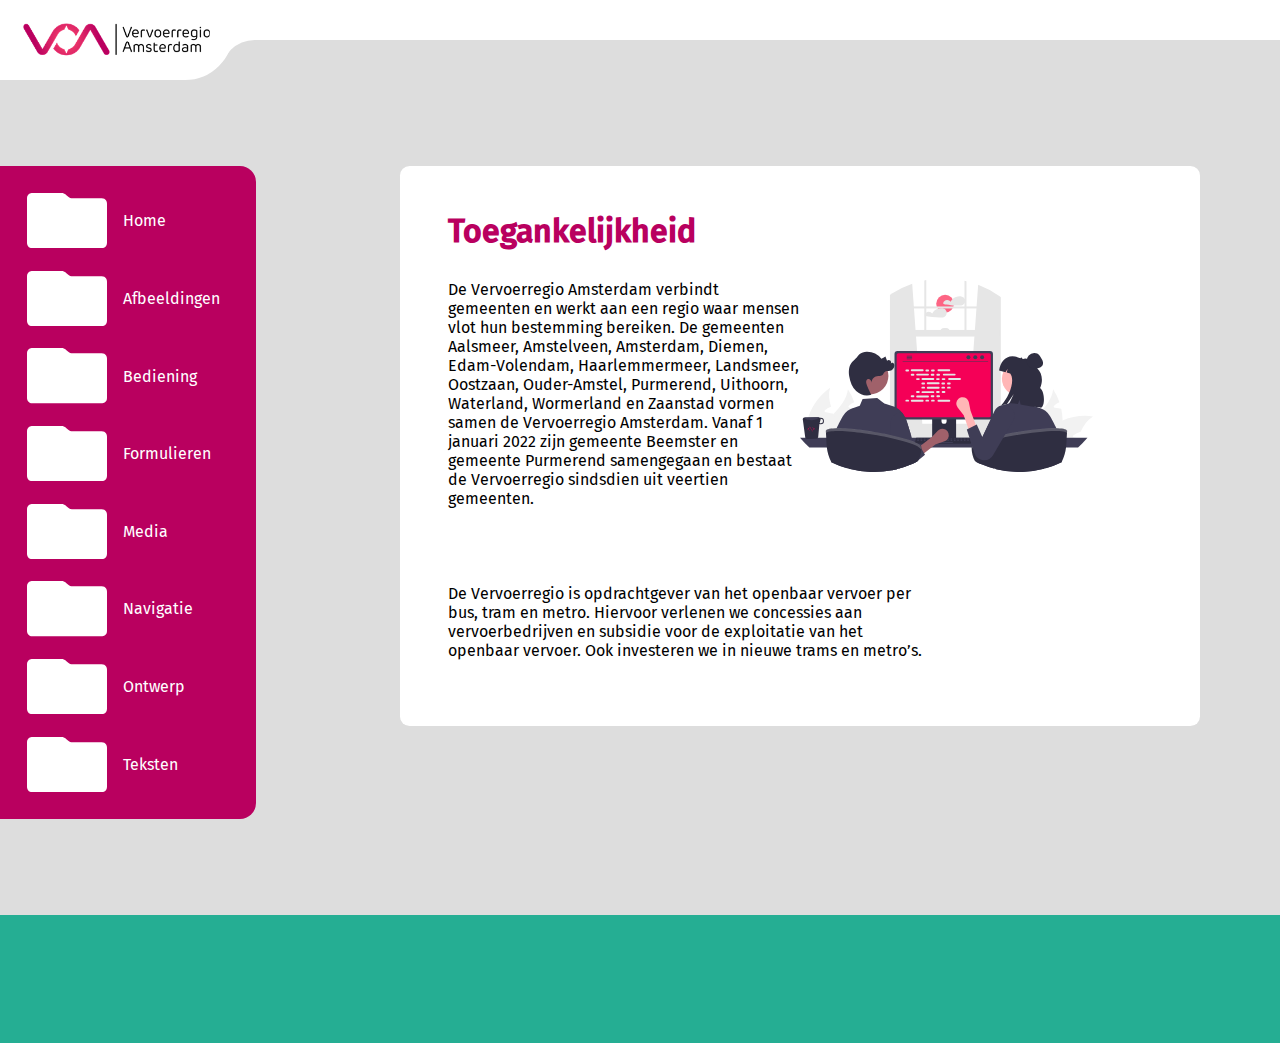
==== index.html @ 9fb01b20 "Versie 1" ====
<!DOCTYPE html>
<html lang="nl">

<head>
    <meta charset="UTF-8">
    <meta http-equiv="X-UA-Compatible" content="IE=edge">
    <meta name="viewport" content="width=device-width, initial-scale=1.0">
    <title>Vervoerregio Amsterdam</title>
    <link rel="stylesheet" href="./styles/style.css">
    <link rel="icon" type="image/x-icon" href="/assets/vervoerregioamsterdamfavicon.ico">
</head>

<body>

    <header>
        <img id="logo" src="assets/logo.png" alt="logo Vervoerregio Amsterdam">
        <div id="after-curve"></div>
        <button class="contrast-button-header"></button>
    </header>

    <!-- Element die overal overheen zit, om flex te zetten -->
    <div style="display: flex;">
        <div class="sidebar">
            <div class="innermap">
                <a href="index.html">
                    <svg viewBox="0 0 388 268" fill="" xmlns="http://www.w3.org/2000/svg">
                        <path
                            d="M168.133 0H25.8667C17.2444 0 0 5.16 0 25.8V242C0 250.6 5.17333 267.8 25.8667 267.8H362.133C370.756 267.8 388 262.64 388 242V51.6C388 43 382.827 25.8 362.133 25.8H219.867C215.556 25.8 204.347 23.22 194 12.9C183.653 2.58 172.444 0 168.133 0Z">
                        </path>
                    </svg>
                    <i class="fa-solid fa-house"></i>
                    <p>Home</p>
                </a>
            </div>

            <div class="innermap">
                <a href="afbeeldingen.html">
                    <svg viewBox="0 0 388 268" fill="" xmlns="http://www.w3.org/2000/svg">
                        <path
                            d="M168.133 0H25.8667C17.2444 0 0 5.16 0 25.8V242C0 250.6 5.17333 267.8 25.8667 267.8H362.133C370.756 267.8 388 262.64 388 242V51.6C388 43 382.827 25.8 362.133 25.8H219.867C215.556 25.8 204.347 23.22 194 12.9C183.653 2.58 172.444 0 168.133 0Z">
                        </path>
                    </svg>
                    <i class="fa-regular fa-images"></i>
                    <p>Afbeeldingen</p>
                </a>
            </div>

            <div class="innermap">
                <a href="bediening.html">
                    <svg viewBox="0 0 388 268" fill="" xmlns="http://www.w3.org/2000/svg">
                        <path
                            d="M168.133 0H25.8667C17.2444 0 0 5.16 0 25.8V242C0 250.6 5.17333 267.8 25.8667 267.8H362.133C370.756 267.8 388 262.64 388 242V51.6C388 43 382.827 25.8 362.133 25.8H219.867C215.556 25.8 204.347 23.22 194 12.9C183.653 2.58 172.444 0 168.133 0Z">
                        </path>
                    </svg>
                    <i class="fa-solid fa-keyboard"></i>
                    <p>Bediening</p>
                </a>
            </div>

            <div class="innermap">
                <a href="formulieren.html">
                    <svg viewBox="0 0 388 268" fill="" xmlns="http://www.w3.org/2000/svg">
                        <path
                            d="M168.133 0H25.8667C17.2444 0 0 5.16 0 25.8V242C0 250.6 5.17333 267.8 25.8667 267.8H362.133C370.756 267.8 388 262.64 388 242V51.6C388 43 382.827 25.8 362.133 25.8H219.867C215.556 25.8 204.347 23.22 194 12.9C183.653 2.58 172.444 0 168.133 0Z">
                        </path>
                    </svg>
                    <i class="fa-solid fa-list"></i>
                    <p>Formulieren</p>
                </a>
            </div>

            <div class="innermap">
                <a href="media.html">
                    <svg viewBox="0 0 388 268" fill="" xmlns="http://www.w3.org/2000/svg">
                        <path
                            d="M168.133 0H25.8667C17.2444 0 0 5.16 0 25.8V242C0 250.6 5.17333 267.8 25.8667 267.8H362.133C370.756 267.8 388 262.64 388 242V51.6C388 43 382.827 25.8 362.133 25.8H219.867C215.556 25.8 204.347 23.22 194 12.9C183.653 2.58 172.444 0 168.133 0Z">
                        </path>
                    </svg>
                    <i class="fa-solid fa-photo-film"></i>
                    <p>Media</p>
                </a>
            </div>

            <div class="innermap">
                <a href="navigatie.html">
                    <svg viewBox="0 0 388 268" fill="" xmlns="http://www.w3.org/2000/svg">
                        <path
                            d="M168.133 0H25.8667C17.2444 0 0 5.16 0 25.8V242C0 250.6 5.17333 267.8 25.8667 267.8H362.133C370.756 267.8 388 262.64 388 242V51.6C388 43 382.827 25.8 362.133 25.8H219.867C215.556 25.8 204.347 23.22 194 12.9C183.653 2.58 172.444 0 168.133 0Z">
                        </path>
                    </svg>
                    <i class="fa-solid fa-arrow-pointer"></i>
                    <p>Navigatie</p>
                </a>
            </div>

            <div class="innermap">
                <a href="ontwerp.html">
                    <svg viewBox="0 0 388 268" fill="" xmlns="http://www.w3.org/2000/svg">
                        <path
                            d="M168.133 0H25.8667C17.2444 0 0 5.16 0 25.8V242C0 250.6 5.17333 267.8 25.8667 267.8H362.133C370.756 267.8 388 262.64 388 242V51.6C388 43 382.827 25.8 362.133 25.8H219.867C215.556 25.8 204.347 23.22 194 12.9C183.653 2.58 172.444 0 168.133 0Z">
                        </path>
                    </svg>
                    <i class="fa-solid fa-paintbrush"></i>
                    <p>Ontwerp</p>
                </a>
            </div>

            <div class="innermap">
                <a href="teksten.html">
                    <svg viewBox="0 0 388 268" fill="" xmlns="http://www.w3.org/2000/svg">
                        <path
                            d="M168.133 0H25.8667C17.2444 0 0 5.16 0 25.8V242C0 250.6 5.17333 267.8 25.8667 267.8H362.133C370.756 267.8 388 262.64 388 242V51.6C388 43 382.827 25.8 362.133 25.8H219.867C215.556 25.8 204.347 23.22 194 12.9C183.653 2.58 172.444 0 168.133 0Z">
                        </path>
                    </svg>
                    <i class="fa-solid fa-book"></i>
                    <p>Teksten</p>
                </a>
            </div>
        </div>

        <!-- Content van de website naast de sidebar -->
        <div class="content">
            <div class="index-titel">
                <h1 class="h1-index-titel">Toegankelijkheid</h1>
            </div>
            <div class="tekst-1-index">
                <p class="tekst-index">
                    De Vervoerregio Amsterdam verbindt gemeenten en werkt aan een regio waar mensen vlot hun bestemming
                    bereiken. De gemeenten Aalsmeer, Amstelveen, Amsterdam, Diemen, Edam-Volendam, Haarlemmermeer,
                    Landsmeer, Oostzaan, Ouder-Amstel, Purmerend, Uithoorn, Waterland, Wormerland en Zaanstad vormen
                    samen de Vervoerregio Amsterdam. Vanaf 1 januari 2022 zijn gemeente Beemster en gemeente Purmerend
                    samengegaan en bestaat de Vervoerregio sindsdien uit veertien gemeenten.
                </p>

            </div>
            <div class="svg-index">
                <svg class="index-svg" xmlns="http://www.w3.org/2000/svg" data-name="Layer 1" width="880.16014" height="576.27222"
                    viewBox="0 0 880.16014 576.27222" xmlns:xlink="http://www.w3.org/1999/xlink">
                    <circle cx="435.55494" cy="71.26613" r="26.70075" fill="#fd6584" />
                    <path
                        d="M655.233,220.48677a13.2351,13.2351,0,0,0-11.17-9.29,1.08068,1.08068,0,0,0-.18,0,1.41827,1.41827,0,0,0-.22-.05c-8.94-1.16-18.88,1.66-25.57,7.8a23.95824,23.95824,0,0,0-5.83,8.04,12.917,12.917,0,0,0-10.83-5.28,13.1835,13.1835,0,0,0-11.8,9.51,1.52646,1.52646,0,0,0,.69,1.69,6.673,6.673,0,0,0,2.79,1.42c2.21.47,4.44.9,6.67,1.29q6.54,1.14,13.15,1.85,4.365.465,8.75.74c6.04.38,12.11.47,18.16.28,3-.1,5.88-.2,8.62-1.52a12.79759,12.79759,0,0,0,4.95-4.31A14.54772,14.54772,0,0,0,655.233,220.48677Z"
                        transform="translate(-159.91993 -161.86389)" fill="#e6e6e6" />
                    <path
                        d="M600.30305,259.38679a13.65247,13.65247,0,0,0-.56-3.3,13.26025,13.26025,0,0,0-11.18-9.29.9647.9647,0,0,0-.17,0,1.88726,1.88726,0,0,0-.23-.05,33.19377,33.19377,0,0,0-14.69,1.51c-7.26,2.43-13.63,7.32995-16.7,14.33a12.9223,12.9223,0,0,0-10.84-5.28,13.18342,13.18342,0,0,0-11.8,9.51,1.55528,1.55528,0,0,0,.69,1.69,6.73289,6.73289,0,0,0,2.79,1.42c2.22.47,4.44.9,6.68,1.29q6.54,1.14,13.14,1.85a195.164,195.164,0,0,0,26.92,1.01995c2.99-.1,5.88-.2,8.62-1.51995a12.76973,12.76973,0,0,0,4.94-4.31A14.26452,14.26452,0,0,0,600.30305,259.38679Z"
                        transform="translate(-159.91993 -161.86389)" fill="#e6e6e6" />
                    <path
                        d="M948.05243,583.37544a171.85535,171.85535,0,0,1-7.4426,53.77281c-.18624.63255-.40951,1.26511-.63278,1.89789H830.422a98.32226,98.32226,0,0,1,7.40558-22.32779c9.117-19.35079,24.00219-35.91062,38.70137-52.35869,20.24387-22.66281,40.004-45.13937,43.13-74.612a169.25824,169.25824,0,0,1,19.053,39.33415,46.23132,46.23132,0,0,0-15.29449,9.37752c-1.22809,1.15359-2.53068,2.82822-1.89789,4.42835.5953,1.33961,2.23268,1.78638,3.684,2.08392,3.498.66981,6.99606,1.33961,10.49409,1.9724,2.75373.558,5.5447,1.07909,8.33568,1.60013A182.72887,182.72887,0,0,1,948.05243,583.37544Z"
                        transform="translate(-159.91993 -161.86389)" fill="#f2f2f2" />
                    <path
                        d="M1040.08007,571.31847c-17.56465,10.6801-28.72854,27.20268-37.84554,45.69742a46.7431,46.7431,0,0,0-21.2487,11.1639c-1.26534,1.15382-2.5677,2.82822-1.8979,4.42835.55829,1.33984,2.23292,1.78638,3.684,2.08392,3.46078.67,6.99606,1.33984,10.45684,1.9724-.33479.78155-.6698,1.60013-1.00459,2.38168H876.11967A164.17446,164.17446,0,0,1,893.57257,619.1c1.37686-1.37709,2.791-2.67945,4.24233-4.01907a173.65293,173.65293,0,0,1,50.23753-31.70553A176.73359,176.73359,0,0,1,1040.08007,571.31847Z"
                        transform="translate(-159.91993 -161.86389)" fill="#f2f2f2" />
                    <path
                        d="M895.47047,639.04614H792.09268a167.93161,167.93161,0,0,1,.149-24.85824c4.13059-51.09359,31.92858-99.768,73.86769-129.24085-5.35868,19.09027-2.605,38.069,2.977,57.12206-.78133.26052-1.56288.48379-2.26994.78133a46.23567,46.23567,0,0,0-15.29448,9.37775c-1.22809,1.15359-2.53046,2.82822-1.8979,4.42835.55806,1.33961,2.23269,1.78615,3.684,2.08392,3.498.6698,6.99606,1.33961,10.45684,1.9724,2.791.558,5.582,1.07909,8.37292,1.63738,1.30237.22326,2.605.48356,3.90732.74407.186.44654.29777.85606.48379,1.26535,6.54952,18.0482,13.69435,36.24541,17.04361,54.74038a127.77792,127.77792,0,0,1,1.71188,14.02914C895.396,635.10158,895.47047,637.07375,895.47047,639.04614Z"
                        transform="translate(-159.91993 -161.86389)" fill="#f2f2f2" />
                    <path
                        d="M332.05243,583.37544a171.85535,171.85535,0,0,1-7.4426,53.77281c-.18624.63255-.40951,1.26511-.63278,1.89789H214.422a98.32226,98.32226,0,0,1,7.40558-22.32779c9.117-19.35079,24.00219-35.91062,38.70137-52.35869,20.24387-22.66281,40.004-45.13937,43.13-74.612a169.25824,169.25824,0,0,1,19.053,39.33415,46.23132,46.23132,0,0,0-15.29449,9.37752c-1.22809,1.15359-2.53068,2.82822-1.89789,4.42835.5953,1.33961,2.23268,1.78638,3.684,2.08392,3.498.66981,6.99606,1.33961,10.49409,1.9724,2.75373.558,5.5447,1.07909,8.33568,1.60013A182.72887,182.72887,0,0,1,332.05243,583.37544Z"
                        transform="translate(-159.91993 -161.86389)" fill="#f2f2f2" />
                    <path
                        d="M424.08007,571.31847c-17.56465,10.6801-28.72854,27.20268-37.84554,45.69742a46.7431,46.7431,0,0,0-21.2487,11.1639c-1.26534,1.15382-2.5677,2.82822-1.8979,4.42835.55829,1.33984,2.23292,1.78638,3.68405,2.08392,3.46078.67,6.99606,1.33984,10.45684,1.9724-.33479.78155-.6698,1.60013-1.00459,2.38168H260.11967A164.17446,164.17446,0,0,1,277.57257,619.1c1.37686-1.37709,2.791-2.67945,4.24233-4.01907a173.65293,173.65293,0,0,1,50.23753-31.70553A176.73359,176.73359,0,0,1,424.08007,571.31847Z"
                        transform="translate(-159.91993 -161.86389)" fill="#f2f2f2" />
                    <path
                        d="M279.47047,639.04614H176.09268a167.93161,167.93161,0,0,1,.149-24.85824c4.13059-51.09359,31.92858-99.768,73.86769-129.24085-5.35868,19.09027-2.605,38.069,2.977,57.12206-.78133.26052-1.56288.48379-2.26994.78133a46.23567,46.23567,0,0,0-15.29448,9.37775c-1.22809,1.15359-2.53046,2.82822-1.8979,4.42835.55806,1.33961,2.23269,1.78615,3.684,2.08392,3.498.6698,6.99606,1.33961,10.45684,1.9724,2.791.558,5.582,1.07909,8.37292,1.63738,1.30237.22326,2.605.48356,3.90732.74407.186.44654.29777.85606.48379,1.26535,6.54952,18.0482,13.69435,36.24541,17.04361,54.74038a127.77792,127.77792,0,0,1,1.71188,14.02914C279.396,635.10158,279.47047,637.07375,279.47047,639.04614Z"
                        transform="translate(-159.91993 -161.86389)" fill="#f2f2f2" />
                    <path
                        d="M664.3299,595.64392l92.37,8.2.99.09v-394.14q-.49494-.345-.99-.69a288.32258,288.32258,0,0,0-62.01-32.94l-4.72,65.1-.43,5.96-4.67,64.56-1.44,19.86005-18.93,261.7Z"
                        transform="translate(-159.91993 -161.86389)" fill="#e6e6e6" />
                    <path
                        d="M435.89991,202.45392c-.66.42-1.32.84-1.98,1.28v400.2l1.98-.18,91.37-8.11-.17-2.3-18.93-261.7-1.44-19.86-4.67005-64.56-.43-5.96-4.95-68.27A287.68677,287.68677,0,0,0,435.89991,202.45392Z"
                        transform="translate(-159.91993 -161.86389)" fill="#e6e6e6" />
                    <path
                        d="M433.91993,203.73389c-1.33.86-2.66,1.74-3.97,2.63v403.03c0,10.07,5.97,18.51,13.95,20.66a15.24855,15.24855,0,0,0,4,.53h296.8a15.11793,15.11793,0,0,0,3.99-.53,17.06,17.06,0,0,0,7.78-4.66,22.9187,22.9187,0,0,0,6.18-16v-396.02c-1.64-1.21-3.29-2.41-4.96-3.58q-.49494-.345-.99-.69v400.29a16.10772,16.10772,0,0,1-.46,3.85c-1.41,5.95-6.06,10.31-11.54,10.31h-296.8c-6.62,0-12-6.35-12-14.16v-406.94C435.23987,202.8739,434.5799,203.29388,433.91993,203.73389Z"
                        transform="translate(-159.91993 -161.86389)" fill="#e6e6e6" />
                    <rect x="273.00257" y="79.40401" width="326.75223" height="5.95901" fill="#e6e6e6" />
                    <path d="M659.59992,165.2539c-1.98-.49-3.96-.95-5.96-1.38v161.81h5.96Z"
                        transform="translate(-159.91993 -161.86389)" fill="#e6e6e6" />
                    <path d="M538.95991,161.86389c-1.99.37-3.98.75-5.96,1.16v162.66h5.96Z"
                        transform="translate(-159.91993 -161.86389)" fill="#e6e6e6" />
                    <path
                        d="M368.85993,620.15387a26.71127,26.71127,0,0,0,1.93,9.98,25.54045,25.54045,0,0,0,1.75,3.56,27.096,27.096,0,0,0,3.02,4.18,26.7604,26.7604,0,0,0,20.12,9.11h391.31a26.82,26.82,0,0,0,0-53.64h-391.31A26.84644,26.84644,0,0,0,368.85993,620.15387Z"
                        transform="translate(-159.91993 -161.86389)" fill="#e6e6e6" />
                    <rect x="432.9225" y="311.78281" width="324.76589" height="19.86336"
                        transform="translate(1030.69096 481.5651) rotate(-180)" fill="#e6e6e6" />
                    <path
                        d="M581.40109,305.82381h27.8087a0,0,0,0,1,0,0v0A10.92484,10.92484,0,0,1,598.285,316.74865h-5.959a10.92484,10.92484,0,0,1-10.92484-10.92484v0A0,0,0,0,1,581.40109,305.82381Z"
                        transform="translate(1030.69096 460.70857) rotate(-180)" fill="#e6e6e6" />
                    <path
                        d="M159.91993,635.47388a289.004,289.004,0,0,0,28.12,28.95h806.58a289.004,289.004,0,0,0,28.12-28.95Z"
                        transform="translate(-159.91993 -161.86389)" fill="#3f3d56" />
                    <path
                        d="M556.60993,538.66388v102.56h71.85v-102.56a3.448,3.448,0,0,0-2.43-3.3,3.17457,3.17457,0,0,0-1.03-.16H560.0799A3.46327,3.46327,0,0,0,556.60993,538.66388Zm28.04,35.24a7.67034,7.67034,0,0,1,15.34,0v11.9a7.6701,7.6701,0,0,1-15.34,0Z"
                        transform="translate(-159.91993 -161.86389)" fill="#2f2e41" />
                    <path
                        d="M556.39,637.94391v9.89a1.94622,1.94622,0,0,0,1.93,1.94h68.43a1.93971,1.93971,0,0,0,1.93-1.94v-9.89Z"
                        transform="translate(-159.91993 -161.86389)" fill="#3f3d56" />
                    <path
                        d="M443.5799,384.14392v187.26a9.00714,9.00714,0,0,0,9,9h277.5a9.0071,9.0071,0,0,0,9-9V384.14392a9.01147,9.01147,0,0,0-9-8.99h-277.5A9.01151,9.01151,0,0,0,443.5799,384.14392Z"
                        transform="translate(-159.91993 -161.86389)" fill="#3f3d56" />
                    <path
                        d="M450.08991,386.47388v182.62a4.81834,4.81834,0,0,0,4.81,4.81h272.87a4.81829,4.81829,0,0,0,4.81-4.81v-182.62a4.82046,4.82046,0,0,0-4.81-4.82h-272.87A4.82051,4.82051,0,0,0,450.08991,386.47388Z"
                        transform="translate(-159.91993 -161.86389)" fill="#f50057" />
                    <path
                        d="M505.72993,652.10388a2.94839,2.94839,0,0,0,2.32,1.11H670.39a2.98724,2.98724,0,0,0,2.92-3.6l-2.52-11.97a2.99262,2.99262,0,0,0-1.86-2.17,2.89451,2.89451,0,0,0-1.06-.2h-157.31a2.89422,2.89422,0,0,0-1.06.2,2.99237,2.99237,0,0,0-1.86,2.17l-2.52,11.97A2.98494,2.98494,0,0,0,505.72993,652.10388Z"
                        transform="translate(-159.91993 -161.86389)" fill="#2f2e41" />
                    <rect x="661.71693" y="637.42968" width="5" height="3" rx="0.48819"
                        transform="translate(1168.51393 1115.99546) rotate(-180)" fill="#3f3d56" />
                    <rect x="651.71693" y="637.42968" width="5" height="3" rx="0.48819"
                        transform="translate(1148.51393 1115.99546) rotate(-180)" fill="#3f3d56" />
                    <rect x="641.71693" y="637.42968" width="5" height="3" rx="0.48819"
                        transform="translate(1128.51393 1115.99546) rotate(-180)" fill="#3f3d56" />
                    <rect x="631.71693" y="637.42968" width="5" height="3" rx="0.48819"
                        transform="translate(1108.51393 1115.99546) rotate(-180)" fill="#3f3d56" />
                    <rect x="621.71693" y="637.42968" width="5" height="3" rx="0.48819"
                        transform="translate(1088.51393 1115.99546) rotate(-180)" fill="#3f3d56" />
                    <rect x="611.71693" y="637.42968" width="5" height="3" rx="0.48819"
                        transform="translate(1068.51393 1115.99546) rotate(-180)" fill="#3f3d56" />
                    <rect x="601.71693" y="637.42968" width="5" height="3" rx="0.48819"
                        transform="translate(1048.51393 1115.99546) rotate(-180)" fill="#3f3d56" />
                    <rect x="591.71693" y="637.42968" width="5" height="3" rx="0.48819"
                        transform="translate(1028.51393 1115.99546) rotate(-180)" fill="#3f3d56" />
                    <rect x="581.71693" y="637.42968" width="5" height="3" rx="0.48819"
                        transform="translate(1008.51393 1115.99546) rotate(-180)" fill="#3f3d56" />
                    <rect x="571.71693" y="637.42968" width="5" height="3" rx="0.48819"
                        transform="translate(988.51393 1115.99546) rotate(-180)" fill="#3f3d56" />
                    <rect x="561.71693" y="637.42968" width="5" height="3" rx="0.48819"
                        transform="translate(968.51393 1115.99546) rotate(-180)" fill="#3f3d56" />
                    <rect x="551.71693" y="637.42968" width="5" height="3" rx="0.48819"
                        transform="translate(948.51393 1115.99546) rotate(-180)" fill="#3f3d56" />
                    <rect x="541.71693" y="637.42968" width="5" height="3" rx="0.48819"
                        transform="translate(928.51393 1115.99546) rotate(-180)" fill="#3f3d56" />
                    <rect x="531.71693" y="637.42968" width="5" height="3" rx="0.48819"
                        transform="translate(908.51393 1115.99546) rotate(-180)" fill="#3f3d56" />
                    <rect x="521.71693" y="637.42968" width="5" height="3" rx="0.48819"
                        transform="translate(888.51393 1115.99546) rotate(-180)" fill="#3f3d56" />
                    <rect x="511.71693" y="637.42968" width="5" height="3" rx="0.48819"
                        transform="translate(868.51393 1115.99546) rotate(-180)" fill="#3f3d56" />
                    <rect x="661.83509" y="642.42968" width="5" height="3" rx="0.48819"
                        transform="translate(1168.75026 1125.99546) rotate(-180)" fill="#3f3d56" />
                    <rect x="651.83509" y="642.42968" width="5" height="3" rx="0.48819"
                        transform="translate(1148.75026 1125.99546) rotate(-180)" fill="#3f3d56" />
                    <rect x="641.83509" y="642.42968" width="5" height="3" rx="0.48819"
                        transform="translate(1128.75026 1125.99546) rotate(-180)" fill="#3f3d56" />
                    <rect x="631.83509" y="642.42968" width="5" height="3" rx="0.48819"
                        transform="translate(1108.75026 1125.99546) rotate(-180)" fill="#3f3d56" />
                    <rect x="621.83509" y="642.42968" width="5" height="3" rx="0.48819"
                        transform="translate(1088.75026 1125.99546) rotate(-180)" fill="#3f3d56" />
                    <rect x="611.83509" y="642.42968" width="5" height="3" rx="0.48819"
                        transform="translate(1068.75026 1125.99546) rotate(-180)" fill="#3f3d56" />
                    <rect x="601.83509" y="642.42968" width="5" height="3" rx="0.48819"
                        transform="translate(1048.75026 1125.99546) rotate(-180)" fill="#3f3d56" />
                    <rect x="591.83509" y="642.42968" width="5" height="3" rx="0.48819"
                        transform="translate(1028.75026 1125.99546) rotate(-180)" fill="#3f3d56" />
                    <rect x="581.83509" y="642.42968" width="5" height="3" rx="0.48819"
                        transform="translate(1008.75026 1125.99546) rotate(-180)" fill="#3f3d56" />
                    <rect x="571.83509" y="642.42968" width="5" height="3" rx="0.48819"
                        transform="translate(988.75026 1125.99546) rotate(-180)" fill="#3f3d56" />
                    <rect x="561.83509" y="642.42968" width="5" height="3" rx="0.48819"
                        transform="translate(968.75026 1125.99546) rotate(-180)" fill="#3f3d56" />
                    <rect x="551.83509" y="642.42968" width="5" height="3" rx="0.48819"
                        transform="translate(948.75026 1125.99546) rotate(-180)" fill="#3f3d56" />
                    <rect x="541.83509" y="642.42968" width="5" height="3" rx="0.48819"
                        transform="translate(928.75026 1125.99546) rotate(-180)" fill="#3f3d56" />
                    <rect x="531.83509" y="642.42968" width="5" height="3" rx="0.48819"
                        transform="translate(908.75026 1125.99546) rotate(-180)" fill="#3f3d56" />
                    <rect x="521.83509" y="642.42968" width="5" height="3" rx="0.48819"
                        transform="translate(888.75026 1125.99546) rotate(-180)" fill="#3f3d56" />
                    <rect x="511.83509" y="642.42968" width="5" height="3" rx="0.48819"
                        transform="translate(868.75026 1125.99546) rotate(-180)" fill="#3f3d56" />
                    <rect x="578.83509" y="648.42968" width="40" height="3" rx="0.48819"
                        transform="translate(1037.75026 1137.99546) rotate(-180)" fill="#3f3d56" />
                    <path
                        d="M468.6118,406.8106H723.93516a1.01559,1.01559,0,0,0,0-2.03069H468.6118a1.01559,1.01559,0,0,0,0,2.03069Z"
                        transform="translate(-159.91993 -161.86389)" fill="#3f3d56" />
                    <ellipse cx="546.63504" cy="231.64882" rx="5.95043" ry="6.08304" fill="#3f3d56" />
                    <ellipse cx="526.07902" cy="231.64882" rx="5.95043" ry="6.08304" fill="#3f3d56" />
                    <ellipse cx="505.523" cy="231.64882" rx="5.95043" ry="6.08304" fill="#3f3d56" />
                    <path
                        d="M479.89991,390.04388a1.0948,1.0948,0,0,0,1.09,1.1h14.6a1.1053,1.1053,0,0,0,0-2.21h-14.6A1.1034,1.1034,0,0,0,479.89991,390.04388Z"
                        transform="translate(-159.91993 -161.86389)" fill="#3f3d56" />
                    <path
                        d="M479.89991,394.19391a1.09475,1.09475,0,0,0,1.09,1.1h14.6a1.10527,1.10527,0,0,0,0-2.21h-14.6A1.1034,1.1034,0,0,0,479.89991,394.19391Z"
                        transform="translate(-159.91993 -161.86389)" fill="#3f3d56" />
                    <path
                        d="M479.89991,398.33392a1.1034,1.1034,0,0,0,1.09,1.11h14.6a1.1053,1.1053,0,0,0,0-2.21h-14.6A1.09476,1.09476,0,0,0,479.89991,398.33392Z"
                        transform="translate(-159.91993 -161.86389)" fill="#3f3d56" />
                    <rect x="316.36599" y="268.5433" width="11.00609" height="5.75992" rx="2.87996" fill="#e6e6e6" />
                    <rect x="376.36599" y="268.5433" width="11.00609" height="5.75992" rx="2.87996" fill="#e6e6e6" />
                    <rect x="393.36599" y="268.5433" width="11.00609" height="5.75992" rx="2.87996" fill="#e6e6e6" />
                    <rect x="332.68618" y="268.06314" width="38.3657" height="5.75992" rx="2.87996" fill="#e6e6e6" />
                    <rect x="412.68618" y="268.06314" width="38.3657" height="5.75992" rx="2.87996" fill="#e6e6e6" />
                    <rect x="332.36599" y="281.5433" width="11.00609" height="5.75992" rx="2.87996" fill="#e6e6e6" />
                    <rect x="392.36599" y="281.5433" width="11.00609" height="5.75992" rx="2.87996" fill="#e6e6e6" />
                    <rect x="409.36599" y="281.5433" width="11.00609" height="5.75992" rx="2.87996" fill="#e6e6e6" />
                    <rect x="348.68618" y="281.06314" width="38.3657" height="5.75992" rx="2.87996" fill="#e6e6e6" />
                    <rect x="428.68618" y="281.06314" width="38.3657" height="5.75992" rx="2.87996" fill="#e6e6e6" />
                    <rect x="348.36599" y="294.5433" width="11.00609" height="5.75992" rx="2.87996" fill="#e6e6e6" />
                    <rect x="408.36599" y="294.5433" width="11.00609" height="5.75992" rx="2.87996" fill="#e6e6e6" />
                    <rect x="425.36599" y="294.5433" width="11.00609" height="5.75992" rx="2.87996" fill="#e6e6e6" />
                    <rect x="364.68618" y="294.06314" width="38.3657" height="5.75992" rx="2.87996" fill="#e6e6e6" />
                    <rect x="444.68618" y="294.06314" width="38.3657" height="5.75992" rx="2.87996" fill="#e6e6e6" />
                    <rect x="364.36599" y="307.5433" width="11.00609" height="5.75992" rx="2.87996" fill="#e6e6e6" />
                    <rect x="424.36599" y="307.5433" width="11.00609" height="5.75992" rx="2.87996" fill="#e6e6e6" />
                    <rect x="441.36599" y="307.5433" width="11.00609" height="5.75992" rx="2.87996" fill="#e6e6e6" />
                    <rect x="380.68618" y="307.06314" width="38.3657" height="5.75992" rx="2.87996" fill="#e6e6e6" />
                    <rect x="376.36599" y="359.23682" width="11.00609" height="5.75992" rx="2.87996" fill="#e6e6e6" />
                    <rect x="393.36599" y="359.23682" width="11.00609" height="5.75992" rx="2.87996" fill="#e6e6e6" />
                    <rect x="412.68618" y="359.71699" width="38.3657" height="5.75992" rx="2.87996" fill="#e6e6e6" />
                    <rect x="316.36599" y="359.23682" width="11.00609" height="5.75992" rx="2.87996" fill="#e6e6e6" />
                    <rect x="332.68618" y="359.71699" width="38.3657" height="5.75992" rx="2.87996" fill="#e6e6e6" />
                    <rect x="332.36599" y="346.23682" width="11.00609" height="5.75992" rx="2.87996" fill="#e6e6e6" />
                    <rect x="392.36599" y="346.23682" width="11.00609" height="5.75992" rx="2.87996" fill="#e6e6e6" />
                    <rect x="409.36599" y="346.23682" width="11.00609" height="5.75992" rx="2.87996" fill="#e6e6e6" />
                    <rect x="348.68618" y="346.71699" width="38.3657" height="5.75992" rx="2.87996" fill="#e6e6e6" />
                    <rect x="348.36599" y="333.23682" width="11.00609" height="5.75992" rx="2.87996" fill="#e6e6e6" />
                    <rect x="408.36599" y="333.23682" width="11.00609" height="5.75992" rx="2.87996" fill="#e6e6e6" />
                    <rect x="425.36599" y="333.23682" width="11.00609" height="5.75992" rx="2.87996" fill="#e6e6e6" />
                    <rect x="364.68618" y="333.71699" width="38.3657" height="5.75992" rx="2.87996" fill="#e6e6e6" />
                    <rect x="364.36599" y="320.23682" width="11.00609" height="5.75992" rx="2.87996" fill="#e6e6e6" />
                    <rect x="424.36599" y="320.23682" width="11.00609" height="5.75992" rx="2.87996" fill="#e6e6e6" />
                    <rect x="441.36599" y="320.23682" width="11.00609" height="5.75992" rx="2.87996" fill="#e6e6e6" />
                    <rect x="380.68618" y="320.71699" width="38.3657" height="5.75992" rx="2.87996" fill="#e6e6e6" />
                    <path
                        d="M509.83187,707.8161c-.22.11005-.44.22-.66.32q-2.085,1.035-4.2,2.04-6.33,3.015-12.82,5.73a285.48273,285.48273,0,0,1-34.97,12.03c-2-12.47-3.94-41.88-5.8-63.51-.35-4.07-.7-7.86005-1.05-11.21a97.15525,97.15525,0,0,0-1.89-13.08,4.35915,4.35915,0,0,0-.39-.97c.19,1.73.39,6.89.58,14.05.1,3.35.19,7.14.29,11.21.47,20.82.96,49.15,1.45,65.28-1.39.34-2.79.68-4.19,1-.88.21-1.77.41-2.66.6-1.08.24-2.16.48-3.24.69995q-1.695.36009-3.39.69a290.07234,290.07234,0,0,1-56.06,5.44c-1.25,0-2.49-.01-3.74-.02-.38,0-.76-.01-1.15-.02-1.1-.02-2.24-.04-3.4-.07a288.5911,288.5911,0,0,1-65.84-9.49l.87-64.11.15-11.21.06-4.25a15.1823,15.1823,0,0,0-.88,4.25c-.35,2.73-.71,6.6-1.07,11.21-1.37,17.76-2.78,46.41-4.24,62.71-17.29-4.92-29.93-9.41-45.73-17.31-.61005-.3-1.23-.61-1.84-.92.11-.77.23-1.54.34-2.33,1.79-12.44-.32-28.63,1.66-42.15,1.51-10.43,3.07-20.45,4.64-28.95,1.9-10.23,3.82995-18.27,5.74-22.18,2.2-4.51,4.4-8.95,6.53-13.2q1.38006-2.745,2.71-5.39c.48-.95.96-1.89,1.43-2.81,2.14-4.19,4.16-8.06,6.01-11.49,1.3-2.41,2.5-4.59,3.6-6.5,1.29-2.25,2.43-4.11,3.37-5.52a55.3059,55.3059,0,0,1,29.28-22.21l.3-.08.29.12.32995.15,19.06-6.97,8.51-20.49,43.71-2.69,7.06,5.37,3.61,2.75,3.85,2.93,7.08,5.39,2.01.62,2.99.92,20.45,6.28.21-.09.3.08a55.16791,55.16791,0,0,1,27.36,19.5c.68.88,1.31,1.79,1.92,2.71,1.66,2.46,3.9,6.35,6.54,11.23,1.09,2.01,2.24,4.19,3.45,6.5.73,1.39,7.03,21.05,13.16,41.13,5.73,18.8,11.31,37.97,12.04,42.89.13.91.27,1.82995.4,2.74.83,5.69,1.65,11.42,2.44,17.01,1.17,8.29,2.31,16.29,3.4,23.44C509.81185,707.68616,509.82186,707.74616,509.83187,707.8161Z"
                        transform="translate(-159.91993 -161.86389)" fill="#3f3d56" />
                    <polygon points="303.59 473.566 295.093 440.774 287.59 469.07 303.59 473.566" opacity="0.2" />
                    <path
                        d="M175.74923,635.04964a6.41621,6.41621,0,0,0,6.18311,4.331l26.49182-.68178a6.32847,6.32847,0,0,0,5.98085-4.657l3.74889-40.08722a9.794,9.794,0,0,0,4.23792.87079,9.66133,9.66133,0,0,0-.48489-19.31658,8.18393,8.18393,0,0,0-1.73618.18056,6.54767,6.54767,0,0,0-4.87405-2.103l-40.75052,1.05229a5.85418,5.85418,0,0,0-1.00519.1248,6.36455,6.36455,0,0,0-4.87318,8.26464Zm43.17346-43.81684,2.66763-9.55274a6.50638,6.50638,0,0,0,.02037-3.37458c.12944-.00034.24363-.06168.37306-.062a6.91049,6.91049,0,0,1,.32358,13.81714A6.50523,6.50523,0,0,1,218.92269,591.2328Z"
                        transform="translate(-159.91993 -161.86389)" fill="#2f2e41" />
                    <path
                        d="M173.541,574.76349c.86818,4.96412,10.62909,8.45388,22.36585,7.8473,10.79272-.49726,19.61746-4.287,21.23421-8.77851a6.025,6.025,0,0,0-1.84435-.24588l-40.75052,1.05229A5.85418,5.85418,0,0,0,173.541,574.76349Z"
                        transform="translate(-159.91993 -161.86389)" fill="#3f3d56" />
                    <path
                        d="M198.05786,613.02141a.49675.49675,0,0,0,.15092-.06642l5.75315-3.76566a.49923.49923,0,0,0,.00032-.83621l-5.97979-3.91667a.49972.49972,0,1,0-.54792.83585l5.34091,3.49818-5.114,3.34794a.49991.49991,0,0,0,.39637.903Z"
                        transform="translate(-159.91993 -161.86389)" fill="#f50057" />
                    <path
                        d="M188.97111,613.44045a.5.5,0,0,0,.12607-.91842l-5.30305-3.04034,5.1256-3.80723a.49963.49963,0,1,0-.596-.80208l-5.73863,4.26265a.49951.49951,0,0,0,.04918.83476l5.96526,3.41968A.49965.49965,0,0,0,188.97111,613.44045Z"
                        transform="translate(-159.91993 -161.86389)" fill="#f50057" />
                    <path
                        d="M197.48564,616.32142a.482.482,0,0,0,.137-.05785.49976.49976,0,0,0,.16751-.68714l-8.15548-13.40836a.50026.50026,0,0,0-.85441.52058L196.9357,616.097A.50033.50033,0,0,0,197.48564,616.32142Z"
                        transform="translate(-159.91993 -161.86389)" fill="#f50057" />
                    <path
                        d="M945.069,708.90387c-.61.31-1.23.62-1.84.92-15.8,7.9-28.44,12.39-45.73,17.31-1.46-16.3-2.87-44.95-4.24-62.71-.36-4.61-.72-8.48-1.07-11.21a15.18215,15.18215,0,0,0-.88-4.25l.06,4.25.15,11.21.87,64.11a288.5879,288.5879,0,0,1-65.84,9.49c-1.16.03-2.3.05-3.4.07-.39.01-.77.02-1.15.02-1.25.01-2.49.02-3.74.02a289.2711,289.2711,0,0,1-69.54-8.43c.49-16.13.98-44.46,1.44995-65.28.1-4.07.19-7.86.29-11.21.19-7.16.39-12.32.58-14.05a4.36163,4.36163,0,0,0-.39.97,97.15388,97.15388,0,0,0-1.89,13.08c-.35,3.35-.7,7.14-1.05,11.21-1.86,21.63-3.8,51.04-5.8,63.51a285.47262,285.47262,0,0,1-34.97-12.03q-9-3.75-17.68-8.09c1.1-7.2,2.25-15.27,3.43-23.64.92-6.49,1.87-13.16,2.84-19.75,1.5-10.18,52.46-120.11,64.47-123.96l.3-.08.21.09,20.45-6.28,2.99-.92,2.01-.62,7.08-5.39,3.85-2.93,3.61-2.75,7.06-5.37,43.71,2.69,8.51,20.49,19.06,6.97.33-.15.29-.12.3.08a55.306,55.306,0,0,1,29.28,22.21c.94,1.41,2.08,3.27,3.37,5.52,1.1,1.91,2.3,4.09,3.6,6.5,1.85,3.43005,3.87,7.30005,6.01,11.49.47.92.95,1.86,1.43,2.81q1.335,2.63993,2.71,5.38995c2.13,4.25,4.33,8.69,6.53,13.2,1.91,3.91,3.84,11.95,5.74,22.18,1.57,8.5,3.13,18.52,4.64,28.95,1.98,13.52-.13,29.71,1.66,42.15C944.83905,707.36389,944.95905,708.13391,945.069,708.90387Z"
                        transform="translate(-159.91993 -161.86389)" fill="#3f3d56" />
                    <circle cx="656.95415" cy="296.15827" r="50.83645" fill="#ffb6b6" />
                    <polygon points="575.659 473.566 584.156 440.774 591.659 469.07 575.659 473.566" opacity="0.2" />
                    <path
                        d="M961.689,614.0639c-3.04,41.88.11,60.32-16.67,94.85a286.15952,286.15952,0,0,1-47.52,18.22q-2.55.72-5.11,1.4a288.5879,288.5879,0,0,1-65.84,9.49c-1.16.03-2.3.05-3.4.07-.39.01-.77.02-1.15.02-1.25.01-2.49.02-3.74.02a289.2711,289.2711,0,0,1-69.54-8.43q-3.42-.84-6.81-1.77a285.47262,285.47262,0,0,1-34.97-12.03q-9-3.75-17.68-8.09c-1.31-.66-2.62-1.32-3.91-2-6.63-11.66-10.4-25.84-10.48-42.88C679.45905,633.57391,951.549,588.7439,961.689,614.0639Z"
                        transform="translate(-159.91993 -161.86389)" fill="#2f2e41" />
                    <path
                        d="M961.68115,621.23608c.15528-2.59271.32886-5.27093.53132-8.05987-10.14-25.32-282.23,19.51-286.82,48.87.01263,2.69184.12774,5.30414.32129,7.85456C686.82935,640.92248,945.31848,598.31445,961.68115,621.23608Z"
                        transform="translate(-159.91993 -161.86389)" opacity="0.2" />
                    <path
                        d="M668.10237,616.03915,690.436,604.87234,671.8246,554.62155l-4.90493-25.342a19.16137,19.16137,0,0,0-31.2822-10.90731h0a19.16136,19.16136,0,0,0-2.4925,26.51833l18.20718,22.75891Z"
                        transform="translate(-159.91993 -161.86389)" fill="#ffb6b6" />
                    <path
                        d="M690.436,595.56664l-29.77821,14.889,22.59854,70.80908A30.97684,30.97684,0,0,0,705.592,701.98112h0a30.97683,30.97683,0,0,0,33.73744-14.197l59.92487-102.71393a31.62026,31.62026,0,0,0-10.19564-42.982h0a31.62045,31.62045,0,0,0-45.29614,12.76511l-36.576,77.93632Z"
                        transform="translate(-159.91993 -161.86389)" fill="#3f3d56" />
                    <circle cx="209.50762" cy="287.55168" r="55.93503" fill="#a0616a" />
                    <path
                        d="M314.16422,410.86989C318.71215,404.74006,325.249,400.382,330.249,394.615c2.74344-3.16426,5.02141-6.74951,8.10566-9.58224,5.73039-5.26318,13.74425-7.4198,21.52026-7.688a54.30458,54.30458,0,0,1,44.33113,21.03844q6.09681-3.57471,12.19363-7.14926,2.40868,6.33969,4.81737,12.67953a7.39073,7.39073,0,0,1,11.26364,9.248c.96724-2.989,5.39916-3.62313,7.84251-1.64855,2.44335,1.97474,3.09761,5.488,2.69911,8.60414a17.31976,17.31976,0,0,1-13.06483,14.326c-5.30406,1.18167-11.47743-.05973-15.72259,3.33247-3.40352,2.71954-4.431,7.67163-7.9043,10.30126-4.28006,3.24035-10.3294,1.74177-15.64965,2.45781-9.30808,1.253-16.67837,10.773-15.55974,20.09824-.84211-2.94246-1.72714-5.97011-3.63853-8.36033-1.91154-2.39021-5.13083-4.00669-8.06243-3.12795-4.84583,1.45252-5.63858,8.05772-4.46415,12.97821,3.11475,13.05,14.91931,34.144,14.91931,34.144-15.32771,6.0462-33.58876.329-45.41517-11.144-11.82626-11.473-17.98564-27.71878-20.66871-43.97586C305.51637,437.361,305.83879,422.09124,314.16422,410.86989Z"
                        transform="translate(-159.91993 -161.86389)" fill="#2f2e41" />
                    <path
                        d="M880.58187,486.04614c10.6416-24.3981,4.61285-46.8497-8.36-58.76l0-.01c-5.1-11.43-11.88-20.25-19.64-22.32-3.75-2.41-7.39-5.24-11.43-6.68a14.88737,14.88737,0,0,0-11.68.53l-2.06-.55c-1.75-4.47-3.8-4.56-6.08-1.62-8.78-4.09-16.69-5.92-23.73-5.92-22.96,0-36.54,19.44-40.14,42.94l19.19,5.11,6.67-10.63-3.08,11.59,10.59,2.81c16.12,20.99-3.17,69.41-27.62,96.35q8.73-2.415,17.39-4.08l20.98-30.76-13,28c6.75-.99,15.36-.04,24.77,1.87,3.17-4.14,4.84-9.66,3.2-14.58a55.74547,55.74547,0,0,1,5.48,16.53c19.86,4.85,46.95,7.34,61.55,9.18C895.37777,541.1955,895.40987,497.70636,880.58187,486.04614Z"
                        transform="translate(-159.91993 -161.86389)" fill="#2f2e41" />
                    <path
                        d="M887.50523,403.05443c7.7946,17.45324-7.93319,24.96034-22.34136,24.74834-13.019-.19157-24.08365-9.33791-24.74832-22.34137a23.57558,23.57558,0,0,1,22.34136-24.74832C875.76037,380.04841,882.19575,391.16571,887.50523,403.05443Z"
                        transform="translate(-159.91993 -161.86389)" fill="#2f2e41" />
                    <path
                        d="M525.90192,687.1729l-12.83956-21.41575L555.75351,633.369l17.75-18.74071a19.16138,19.16138,0,0,1,32.24488,7.60351h0a19.16136,19.16136,0,0,1-12.14227,23.70654l-27.5826,9.41646Z"
                        transform="translate(-159.91993 -161.86389)" fill="#a0616a" />
                    <path
                        d="M535.18185,686.46613l-19.99,16.66-5.39,4.49-.62994.52q-2.085,1.035-4.2,2.04-6.33,3.015-12.82,5.73a285.48273,285.48273,0,0,1-34.97,12.03q-3.38993.93-6.81,1.77c-1.39.34-2.79.68-4.19,1-.88.21-1.77.41-2.66.6-1.08.24-2.16.48-3.24.69995q-1.695.36009-3.39.69a30.96327,30.96327,0,0,1-9.62-22.44c0-.26995,0-.55.01-.82995l3.21-82.33,1.42005-36.49a31.618,31.618,0,0,1,31.69-30.78c.96,0,1.91.05,2.85.14.68.88,1.31,1.79,1.92,2.71,1.66,2.46,3.9,6.35,6.54,11.23,1.09,2.01,2.24,4.19,3.45,6.5.73,1.39,7.03,21.05,13.16,41.13l-2.7,20.97-4.88,37.80005,20.02-13.14,14.1-9.26,1.67,2.79,4.35,7.26,8.4,14Z"
                        transform="translate(-159.91993 -161.86389)" fill="#3f3d56" />
                    <path
                        d="M524.22188,662.93616c-.01,1.7-.05,3.37-.14,5.02a97.24839,97.24839,0,0,1-1.58,13.56,79.14449,79.14449,0,0,1-7.31,21.61c-.46.91-.95,1.81006-1.45,2.69-1.29.68006-2.6,1.34-3.91,2-.22.11005-.44.22-.66.32q-8.355,4.155-17.02,7.77a285.48273,285.48273,0,0,1-34.97,12.03q-3.38993.93-6.81,1.77-6.67493,1.65-13.48,2.99a290.07234,290.07234,0,0,1-56.06,5.44c-1.25,0-2.49-.01-3.74-.02-.38,0-.76-.01-1.15-.02-1.1-.02-2.24-.04-3.4-.07a288.5911,288.5911,0,0,1-65.84-9.49q-2.565-.675-5.11-1.4a286.16459,286.16459,0,0,1-47.52-18.22c-16.78-34.53-13.63-52.97-16.67-94.85,6.24-15.59,111.81-4.58,193.09,13.03,22.06,4.78,42.32,10.05,58.33,15.41,16.54,5.53,28.53,11.15,33.23,16.43006A7.9373,7.9373,0,0,1,524.22188,662.93616Z"
                        transform="translate(-159.91993 -161.86389)" fill="#2f2e41" />
                    <path
                        d="M237.40778,621.23608c-.15527-2.59271-.32885-5.27093-.53131-8.05987,10.14-25.32,282.23,19.51,286.82,48.87-.01264,2.69184-.12775,5.30414-.32129,7.85456C512.25959,640.92248,253.77045,598.31445,237.40778,621.23608Z"
                        transform="translate(-159.91993 -161.86389)" opacity="0.2" />
                </svg>
            </div>
            <div class="tekst-2-index">
                <p class="tekst-index">
                    De Vervoerregio is opdrachtgever van het openbaar vervoer per bus, tram en metro. Hiervoor verlenen
                    we concessies aan vervoerbedrijven en subsidie voor de exploitatie van het openbaar vervoer. Ook
                    investeren we in nieuwe trams en metro’s.
                </p>

            </div>
        </div>

    </div>

    <footer>
        <div class="socials-footer"></div>
        <div class="informatie-footer"></div>
    </footer>


</body>

</html>
---- styles/style.css ----
:root {
    --wit: #FFF;
    --geel: #FFD05F;
    --cyaan: #46BECD;
    --turkoois: #25AE93;
    --blauw: #606EB3;
    --bruin: #6A4955;
    --zand: #C9B5B2;
    --grijs: #444444;
    --licht-grijs: #DDDDDD;
    --zwart: #000;
    --magenta-donker: #B9005F;
    --magenata-licht: #E30059;
    --gradient-color-magenta: linear-gradient(332deg, #B9005F 0%, #E30059 100%);
}

* {
    box-sizing: border-box;
    margin: 0;
    padding: 0;
}

@font-face {
    font-family: 'Fira Sans Regular';
    src:
        url('../fonts/FiraSans-Regular.ttf');
}

@font-face {
    font-family: 'Fira Sans Medium';
    src:
        url('../fonts/FiraSans-Medium.ttf');
}

/* BODY */

body {
    background-color: var(--licht-grijs);
    overflow-x: hidden;
}

/* HEADER */

header {
    width: 100vw;
    height: 6vh;
    display: block;
    position: sticky;
    top: 0;
    z-index: 2;
}

header #logo {
    width: auto;
    height: 5em;
    border: 4px solid var(--wit);
    border-radius: 0 0 3em 0;
    background: var(--wit);
    padding: 0.5em 1.2em;
    position: absolute;
    z-index: 2;
}

header #logo::after {
    width: 1em;
    aspect-ratio: 1/1;
}

#logo svg {
    left: 13.8em;
    position: relative;
    z-index: -9;
    height: 6em;
}

#after-curve {
    width: 100vw;
    height: 2.5em;
    background-color: var(--wit);
    position: inherit;
}

#after-curve::before {
    content: '';
    width: 3.5em;
    height: 3.5em;
    position: absolute;
    top: 2.5em;
    left: 13.8em;
    box-shadow: 0.1em -1em 0 -0.2em var(--wit);
    border-radius: 60% 0 0 0;
}

#curve {
    width: 1em;
    height: 2em;
    display: block;
}

.contrast-button-header {
    background-color: #000;
    z-index: 2;
}

/* SIDEBAR */

.sidebar {
    display: flex;
    flex-direction: column;
    justify-content: space-around;
    background: var(--magenta-donker);
    border-radius: 0 1rem 1rem 0;
    padding: 1rem;
    margin-top: 7rem;
    height: 100%;
    width: 16rem;
}

.innermap a {
    position: relative;
    color: var(--wit);
    display: flex;
    align-items: center;
    padding: 0.7rem;
    text-decoration-line: none;
    transition: 0.3s ease-in;
}

.innermap a:hover {
    transition: 0.3s ease-out;
    background-color: var(--zand);
    color: var(--wit);
    border-radius: 0.6rem;
}

svg {
    width: 5rem;
    fill: var(--wit);
    transition: 0.3s ease-in;
}

a:hover svg {
    fill: var(--wit);
    transition: 0.3s ease-out;
}

.innermap i {
    font-size: larger;
    color: var(--magenta-donker);
    position: absolute;
    padding-left: 2rem;
}

.innermap p {
    padding-left: 1rem;
    font-family: 'Fira Sans Regular';
}

/* CONTENT */

.content {
    margin-top: 7rem;
    margin-left: 9rem;
    border-radius: 0.6rem;
    padding: 1rem;
    width: 50rem;
    height: 35rem;
    background-color: var(--wit);
    display: grid;
    grid-template-columns: 1fr 1fr;
    grid-template-rows: 0.5fr 1.3fr 0.9fr;
    gap: 0px 0px;
    grid-template-areas:
        "index-titel index-titel"
        "tekst-1-index svg-index"
        "tekst-2-index tekst-2-index";
}

.index-titel {
    margin: auto 2rem;
    grid-area: index-titel;
    color: var(--magenta-donker);
}

.h1-index-titel {
    font-family: 'Fira Sans Medium';
}

.tekst-1-index {
    grid-area: tekst-1-index;
    margin-left: 2rem;
    max-width: 30rem;
}

.svg-index {
    grid-area: svg-index;
}

.index-svg {
    width: auto;
    height: 12rem;
}

.tekst-2-index {
    grid-area: tekst-2-index;
    margin: auto 2rem;
    max-width: 30rem;
}

.tekst-index {
    font-family: 'Fira Sans Regular';
}


/* FOOTER */

footer {
    width: 100vw;
    margin-top: 6rem;
    height: 8rem;
    background-color: var(--turkoois);
}
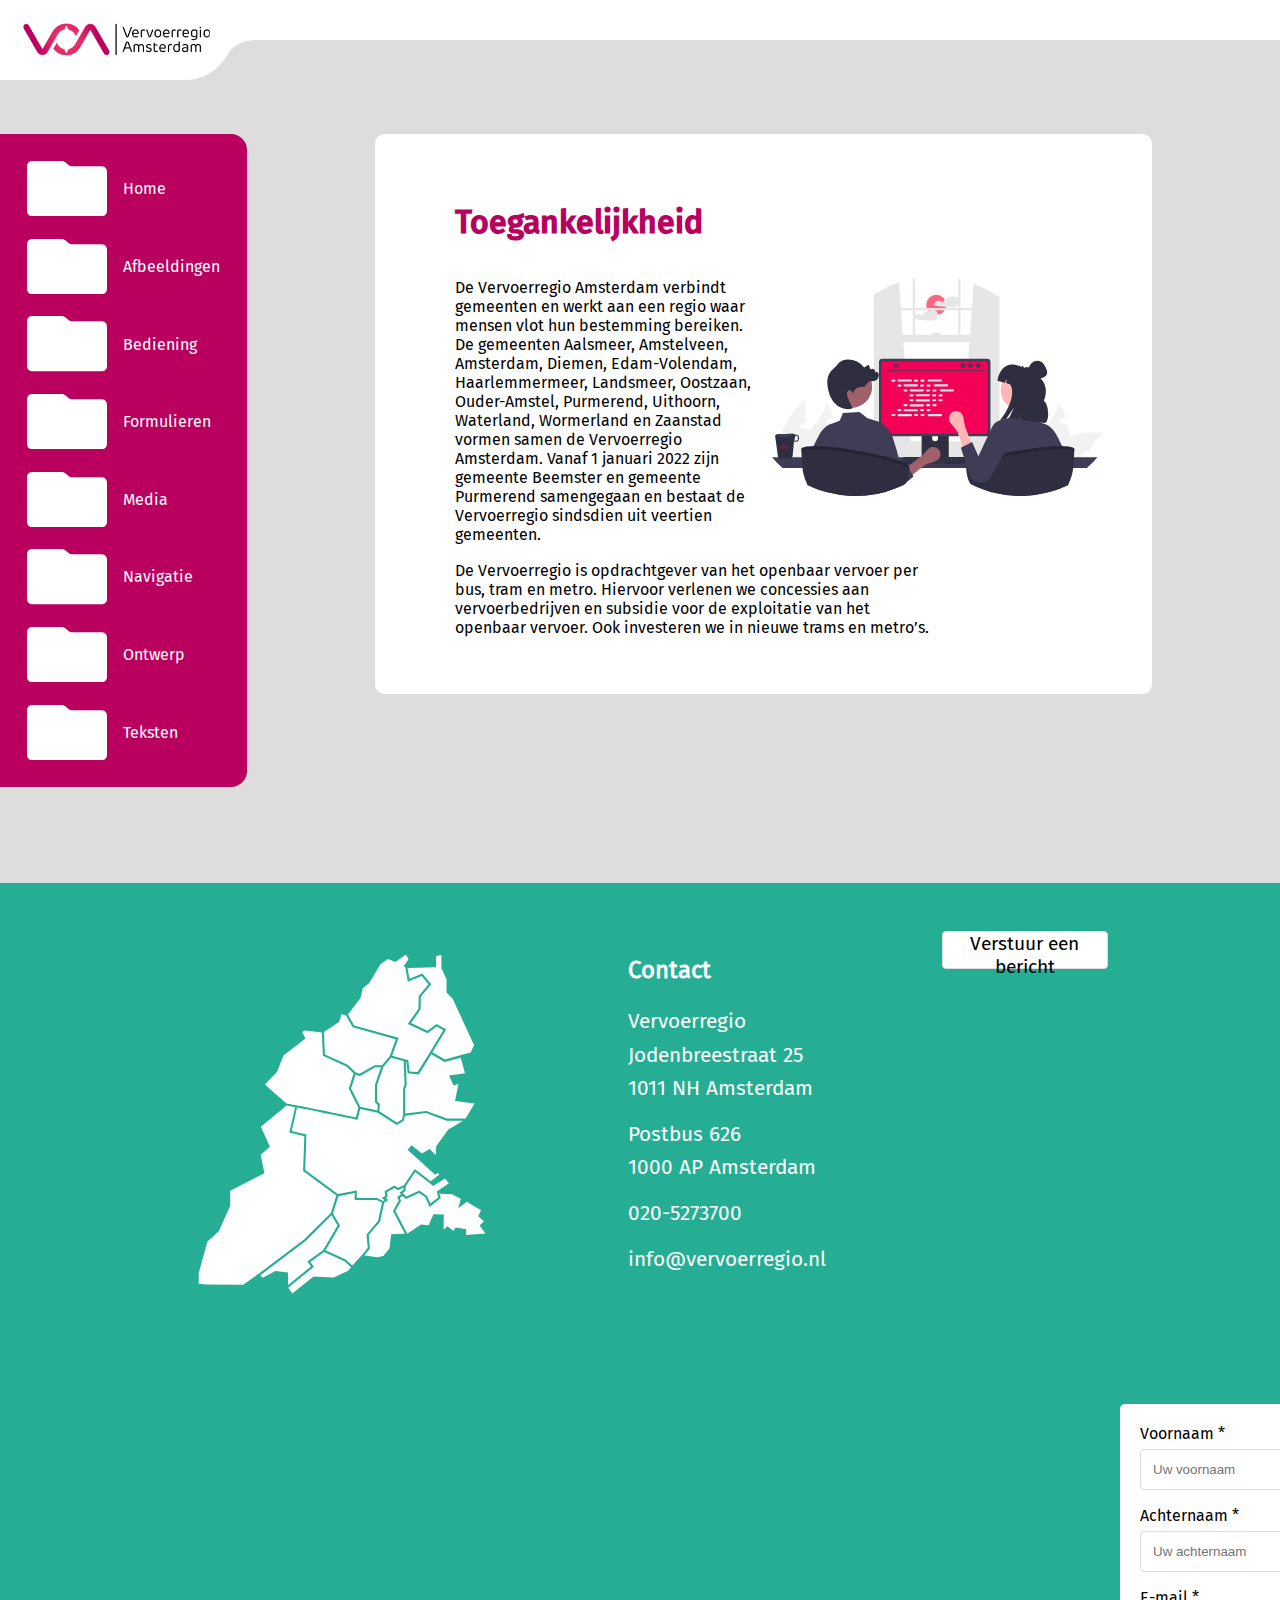
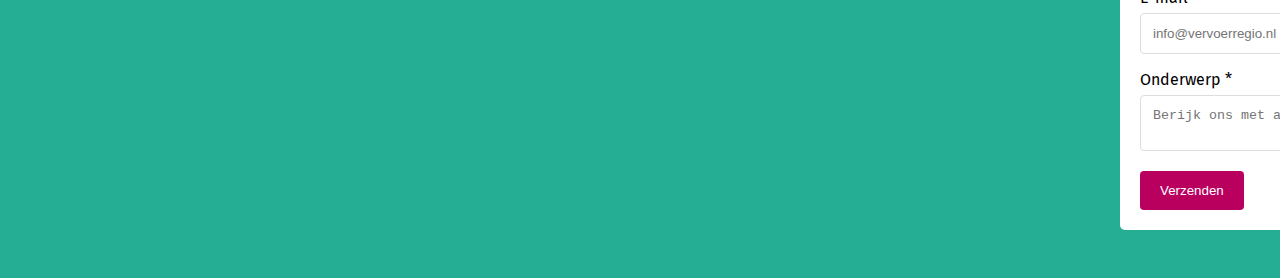
==== commit 4fb6f2ed: "Update" ====
--- a/index.html
+++ b/index.html
@@ -7,7 +7,7 @@
     <meta name="viewport" content="width=device-width, initial-scale=1.0">
     <title>Vervoerregio Amsterdam</title>
     <link rel="stylesheet" href="./styles/style.css">
-    <link rel="icon" type="image/x-icon" href="/assets/vervoerregioamsterdamfavicon.ico">
+    <link rel="icon" type="image/x-icon" href="./assets/vervoerregioamsterdamfavicon.ico">
 </head>
 
 <body>
@@ -19,8 +19,8 @@
     </header>
 
     <!-- Element die overal overheen zit, om flex te zetten -->
-    <div style="display: flex;">
-        <div class="sidebar">
+    <main>
+        <nav class="sidebar">
             <div class="innermap">
                 <a href="index.html">
                     <svg viewBox="0 0 388 268" fill="" xmlns="http://www.w3.org/2000/svg">
@@ -116,7 +116,7 @@
                     <p>Teksten</p>
                 </a>
             </div>
-        </div>
+        </nav>
 
         <!-- Content van de website naast de sidebar -->
         <div class="content">
@@ -134,249 +134,7 @@
 
             </div>
             <div class="svg-index">
-                <svg class="index-svg" xmlns="http://www.w3.org/2000/svg" data-name="Layer 1" width="880.16014" height="576.27222"
-                    viewBox="0 0 880.16014 576.27222" xmlns:xlink="http://www.w3.org/1999/xlink">
-                    <circle cx="435.55494" cy="71.26613" r="26.70075" fill="#fd6584" />
-                    <path
-                        d="M655.233,220.48677a13.2351,13.2351,0,0,0-11.17-9.29,1.08068,1.08068,0,0,0-.18,0,1.41827,1.41827,0,0,0-.22-.05c-8.94-1.16-18.88,1.66-25.57,7.8a23.95824,23.95824,0,0,0-5.83,8.04,12.917,12.917,0,0,0-10.83-5.28,13.1835,13.1835,0,0,0-11.8,9.51,1.52646,1.52646,0,0,0,.69,1.69,6.673,6.673,0,0,0,2.79,1.42c2.21.47,4.44.9,6.67,1.29q6.54,1.14,13.15,1.85,4.365.465,8.75.74c6.04.38,12.11.47,18.16.28,3-.1,5.88-.2,8.62-1.52a12.79759,12.79759,0,0,0,4.95-4.31A14.54772,14.54772,0,0,0,655.233,220.48677Z"
-                        transform="translate(-159.91993 -161.86389)" fill="#e6e6e6" />
-                    <path
-                        d="M600.30305,259.38679a13.65247,13.65247,0,0,0-.56-3.3,13.26025,13.26025,0,0,0-11.18-9.29.9647.9647,0,0,0-.17,0,1.88726,1.88726,0,0,0-.23-.05,33.19377,33.19377,0,0,0-14.69,1.51c-7.26,2.43-13.63,7.32995-16.7,14.33a12.9223,12.9223,0,0,0-10.84-5.28,13.18342,13.18342,0,0,0-11.8,9.51,1.55528,1.55528,0,0,0,.69,1.69,6.73289,6.73289,0,0,0,2.79,1.42c2.22.47,4.44.9,6.68,1.29q6.54,1.14,13.14,1.85a195.164,195.164,0,0,0,26.92,1.01995c2.99-.1,5.88-.2,8.62-1.51995a12.76973,12.76973,0,0,0,4.94-4.31A14.26452,14.26452,0,0,0,600.30305,259.38679Z"
-                        transform="translate(-159.91993 -161.86389)" fill="#e6e6e6" />
-                    <path
-                        d="M948.05243,583.37544a171.85535,171.85535,0,0,1-7.4426,53.77281c-.18624.63255-.40951,1.26511-.63278,1.89789H830.422a98.32226,98.32226,0,0,1,7.40558-22.32779c9.117-19.35079,24.00219-35.91062,38.70137-52.35869,20.24387-22.66281,40.004-45.13937,43.13-74.612a169.25824,169.25824,0,0,1,19.053,39.33415,46.23132,46.23132,0,0,0-15.29449,9.37752c-1.22809,1.15359-2.53068,2.82822-1.89789,4.42835.5953,1.33961,2.23268,1.78638,3.684,2.08392,3.498.66981,6.99606,1.33961,10.49409,1.9724,2.75373.558,5.5447,1.07909,8.33568,1.60013A182.72887,182.72887,0,0,1,948.05243,583.37544Z"
-                        transform="translate(-159.91993 -161.86389)" fill="#f2f2f2" />
-                    <path
-                        d="M1040.08007,571.31847c-17.56465,10.6801-28.72854,27.20268-37.84554,45.69742a46.7431,46.7431,0,0,0-21.2487,11.1639c-1.26534,1.15382-2.5677,2.82822-1.8979,4.42835.55829,1.33984,2.23292,1.78638,3.684,2.08392,3.46078.67,6.99606,1.33984,10.45684,1.9724-.33479.78155-.6698,1.60013-1.00459,2.38168H876.11967A164.17446,164.17446,0,0,1,893.57257,619.1c1.37686-1.37709,2.791-2.67945,4.24233-4.01907a173.65293,173.65293,0,0,1,50.23753-31.70553A176.73359,176.73359,0,0,1,1040.08007,571.31847Z"
-                        transform="translate(-159.91993 -161.86389)" fill="#f2f2f2" />
-                    <path
-                        d="M895.47047,639.04614H792.09268a167.93161,167.93161,0,0,1,.149-24.85824c4.13059-51.09359,31.92858-99.768,73.86769-129.24085-5.35868,19.09027-2.605,38.069,2.977,57.12206-.78133.26052-1.56288.48379-2.26994.78133a46.23567,46.23567,0,0,0-15.29448,9.37775c-1.22809,1.15359-2.53046,2.82822-1.8979,4.42835.55806,1.33961,2.23269,1.78615,3.684,2.08392,3.498.6698,6.99606,1.33961,10.45684,1.9724,2.791.558,5.582,1.07909,8.37292,1.63738,1.30237.22326,2.605.48356,3.90732.74407.186.44654.29777.85606.48379,1.26535,6.54952,18.0482,13.69435,36.24541,17.04361,54.74038a127.77792,127.77792,0,0,1,1.71188,14.02914C895.396,635.10158,895.47047,637.07375,895.47047,639.04614Z"
-                        transform="translate(-159.91993 -161.86389)" fill="#f2f2f2" />
-                    <path
-                        d="M332.05243,583.37544a171.85535,171.85535,0,0,1-7.4426,53.77281c-.18624.63255-.40951,1.26511-.63278,1.89789H214.422a98.32226,98.32226,0,0,1,7.40558-22.32779c9.117-19.35079,24.00219-35.91062,38.70137-52.35869,20.24387-22.66281,40.004-45.13937,43.13-74.612a169.25824,169.25824,0,0,1,19.053,39.33415,46.23132,46.23132,0,0,0-15.29449,9.37752c-1.22809,1.15359-2.53068,2.82822-1.89789,4.42835.5953,1.33961,2.23268,1.78638,3.684,2.08392,3.498.66981,6.99606,1.33961,10.49409,1.9724,2.75373.558,5.5447,1.07909,8.33568,1.60013A182.72887,182.72887,0,0,1,332.05243,583.37544Z"
-                        transform="translate(-159.91993 -161.86389)" fill="#f2f2f2" />
-                    <path
-                        d="M424.08007,571.31847c-17.56465,10.6801-28.72854,27.20268-37.84554,45.69742a46.7431,46.7431,0,0,0-21.2487,11.1639c-1.26534,1.15382-2.5677,2.82822-1.8979,4.42835.55829,1.33984,2.23292,1.78638,3.68405,2.08392,3.46078.67,6.99606,1.33984,10.45684,1.9724-.33479.78155-.6698,1.60013-1.00459,2.38168H260.11967A164.17446,164.17446,0,0,1,277.57257,619.1c1.37686-1.37709,2.791-2.67945,4.24233-4.01907a173.65293,173.65293,0,0,1,50.23753-31.70553A176.73359,176.73359,0,0,1,424.08007,571.31847Z"
-                        transform="translate(-159.91993 -161.86389)" fill="#f2f2f2" />
-                    <path
-                        d="M279.47047,639.04614H176.09268a167.93161,167.93161,0,0,1,.149-24.85824c4.13059-51.09359,31.92858-99.768,73.86769-129.24085-5.35868,19.09027-2.605,38.069,2.977,57.12206-.78133.26052-1.56288.48379-2.26994.78133a46.23567,46.23567,0,0,0-15.29448,9.37775c-1.22809,1.15359-2.53046,2.82822-1.8979,4.42835.55806,1.33961,2.23269,1.78615,3.684,2.08392,3.498.6698,6.99606,1.33961,10.45684,1.9724,2.791.558,5.582,1.07909,8.37292,1.63738,1.30237.22326,2.605.48356,3.90732.74407.186.44654.29777.85606.48379,1.26535,6.54952,18.0482,13.69435,36.24541,17.04361,54.74038a127.77792,127.77792,0,0,1,1.71188,14.02914C279.396,635.10158,279.47047,637.07375,279.47047,639.04614Z"
-                        transform="translate(-159.91993 -161.86389)" fill="#f2f2f2" />
-                    <path
-                        d="M664.3299,595.64392l92.37,8.2.99.09v-394.14q-.49494-.345-.99-.69a288.32258,288.32258,0,0,0-62.01-32.94l-4.72,65.1-.43,5.96-4.67,64.56-1.44,19.86005-18.93,261.7Z"
-                        transform="translate(-159.91993 -161.86389)" fill="#e6e6e6" />
-                    <path
-                        d="M435.89991,202.45392c-.66.42-1.32.84-1.98,1.28v400.2l1.98-.18,91.37-8.11-.17-2.3-18.93-261.7-1.44-19.86-4.67005-64.56-.43-5.96-4.95-68.27A287.68677,287.68677,0,0,0,435.89991,202.45392Z"
-                        transform="translate(-159.91993 -161.86389)" fill="#e6e6e6" />
-                    <path
-                        d="M433.91993,203.73389c-1.33.86-2.66,1.74-3.97,2.63v403.03c0,10.07,5.97,18.51,13.95,20.66a15.24855,15.24855,0,0,0,4,.53h296.8a15.11793,15.11793,0,0,0,3.99-.53,17.06,17.06,0,0,0,7.78-4.66,22.9187,22.9187,0,0,0,6.18-16v-396.02c-1.64-1.21-3.29-2.41-4.96-3.58q-.49494-.345-.99-.69v400.29a16.10772,16.10772,0,0,1-.46,3.85c-1.41,5.95-6.06,10.31-11.54,10.31h-296.8c-6.62,0-12-6.35-12-14.16v-406.94C435.23987,202.8739,434.5799,203.29388,433.91993,203.73389Z"
-                        transform="translate(-159.91993 -161.86389)" fill="#e6e6e6" />
-                    <rect x="273.00257" y="79.40401" width="326.75223" height="5.95901" fill="#e6e6e6" />
-                    <path d="M659.59992,165.2539c-1.98-.49-3.96-.95-5.96-1.38v161.81h5.96Z"
-                        transform="translate(-159.91993 -161.86389)" fill="#e6e6e6" />
-                    <path d="M538.95991,161.86389c-1.99.37-3.98.75-5.96,1.16v162.66h5.96Z"
-                        transform="translate(-159.91993 -161.86389)" fill="#e6e6e6" />
-                    <path
-                        d="M368.85993,620.15387a26.71127,26.71127,0,0,0,1.93,9.98,25.54045,25.54045,0,0,0,1.75,3.56,27.096,27.096,0,0,0,3.02,4.18,26.7604,26.7604,0,0,0,20.12,9.11h391.31a26.82,26.82,0,0,0,0-53.64h-391.31A26.84644,26.84644,0,0,0,368.85993,620.15387Z"
-                        transform="translate(-159.91993 -161.86389)" fill="#e6e6e6" />
-                    <rect x="432.9225" y="311.78281" width="324.76589" height="19.86336"
-                        transform="translate(1030.69096 481.5651) rotate(-180)" fill="#e6e6e6" />
-                    <path
-                        d="M581.40109,305.82381h27.8087a0,0,0,0,1,0,0v0A10.92484,10.92484,0,0,1,598.285,316.74865h-5.959a10.92484,10.92484,0,0,1-10.92484-10.92484v0A0,0,0,0,1,581.40109,305.82381Z"
-                        transform="translate(1030.69096 460.70857) rotate(-180)" fill="#e6e6e6" />
-                    <path
-                        d="M159.91993,635.47388a289.004,289.004,0,0,0,28.12,28.95h806.58a289.004,289.004,0,0,0,28.12-28.95Z"
-                        transform="translate(-159.91993 -161.86389)" fill="#3f3d56" />
-                    <path
-                        d="M556.60993,538.66388v102.56h71.85v-102.56a3.448,3.448,0,0,0-2.43-3.3,3.17457,3.17457,0,0,0-1.03-.16H560.0799A3.46327,3.46327,0,0,0,556.60993,538.66388Zm28.04,35.24a7.67034,7.67034,0,0,1,15.34,0v11.9a7.6701,7.6701,0,0,1-15.34,0Z"
-                        transform="translate(-159.91993 -161.86389)" fill="#2f2e41" />
-                    <path
-                        d="M556.39,637.94391v9.89a1.94622,1.94622,0,0,0,1.93,1.94h68.43a1.93971,1.93971,0,0,0,1.93-1.94v-9.89Z"
-                        transform="translate(-159.91993 -161.86389)" fill="#3f3d56" />
-                    <path
-                        d="M443.5799,384.14392v187.26a9.00714,9.00714,0,0,0,9,9h277.5a9.0071,9.0071,0,0,0,9-9V384.14392a9.01147,9.01147,0,0,0-9-8.99h-277.5A9.01151,9.01151,0,0,0,443.5799,384.14392Z"
-                        transform="translate(-159.91993 -161.86389)" fill="#3f3d56" />
-                    <path
-                        d="M450.08991,386.47388v182.62a4.81834,4.81834,0,0,0,4.81,4.81h272.87a4.81829,4.81829,0,0,0,4.81-4.81v-182.62a4.82046,4.82046,0,0,0-4.81-4.82h-272.87A4.82051,4.82051,0,0,0,450.08991,386.47388Z"
-                        transform="translate(-159.91993 -161.86389)" fill="#f50057" />
-                    <path
-                        d="M505.72993,652.10388a2.94839,2.94839,0,0,0,2.32,1.11H670.39a2.98724,2.98724,0,0,0,2.92-3.6l-2.52-11.97a2.99262,2.99262,0,0,0-1.86-2.17,2.89451,2.89451,0,0,0-1.06-.2h-157.31a2.89422,2.89422,0,0,0-1.06.2,2.99237,2.99237,0,0,0-1.86,2.17l-2.52,11.97A2.98494,2.98494,0,0,0,505.72993,652.10388Z"
-                        transform="translate(-159.91993 -161.86389)" fill="#2f2e41" />
-                    <rect x="661.71693" y="637.42968" width="5" height="3" rx="0.48819"
-                        transform="translate(1168.51393 1115.99546) rotate(-180)" fill="#3f3d56" />
-                    <rect x="651.71693" y="637.42968" width="5" height="3" rx="0.48819"
-                        transform="translate(1148.51393 1115.99546) rotate(-180)" fill="#3f3d56" />
-                    <rect x="641.71693" y="637.42968" width="5" height="3" rx="0.48819"
-                        transform="translate(1128.51393 1115.99546) rotate(-180)" fill="#3f3d56" />
-                    <rect x="631.71693" y="637.42968" width="5" height="3" rx="0.48819"
-                        transform="translate(1108.51393 1115.99546) rotate(-180)" fill="#3f3d56" />
-                    <rect x="621.71693" y="637.42968" width="5" height="3" rx="0.48819"
-                        transform="translate(1088.51393 1115.99546) rotate(-180)" fill="#3f3d56" />
-                    <rect x="611.71693" y="637.42968" width="5" height="3" rx="0.48819"
-                        transform="translate(1068.51393 1115.99546) rotate(-180)" fill="#3f3d56" />
-                    <rect x="601.71693" y="637.42968" width="5" height="3" rx="0.48819"
-                        transform="translate(1048.51393 1115.99546) rotate(-180)" fill="#3f3d56" />
-                    <rect x="591.71693" y="637.42968" width="5" height="3" rx="0.48819"
-                        transform="translate(1028.51393 1115.99546) rotate(-180)" fill="#3f3d56" />
-                    <rect x="581.71693" y="637.42968" width="5" height="3" rx="0.48819"
-                        transform="translate(1008.51393 1115.99546) rotate(-180)" fill="#3f3d56" />
-                    <rect x="571.71693" y="637.42968" width="5" height="3" rx="0.48819"
-                        transform="translate(988.51393 1115.99546) rotate(-180)" fill="#3f3d56" />
-                    <rect x="561.71693" y="637.42968" width="5" height="3" rx="0.48819"
-                        transform="translate(968.51393 1115.99546) rotate(-180)" fill="#3f3d56" />
-                    <rect x="551.71693" y="637.42968" width="5" height="3" rx="0.48819"
-                        transform="translate(948.51393 1115.99546) rotate(-180)" fill="#3f3d56" />
-                    <rect x="541.71693" y="637.42968" width="5" height="3" rx="0.48819"
-                        transform="translate(928.51393 1115.99546) rotate(-180)" fill="#3f3d56" />
-                    <rect x="531.71693" y="637.42968" width="5" height="3" rx="0.48819"
-                        transform="translate(908.51393 1115.99546) rotate(-180)" fill="#3f3d56" />
-                    <rect x="521.71693" y="637.42968" width="5" height="3" rx="0.48819"
-                        transform="translate(888.51393 1115.99546) rotate(-180)" fill="#3f3d56" />
-                    <rect x="511.71693" y="637.42968" width="5" height="3" rx="0.48819"
-                        transform="translate(868.51393 1115.99546) rotate(-180)" fill="#3f3d56" />
-                    <rect x="661.83509" y="642.42968" width="5" height="3" rx="0.48819"
-                        transform="translate(1168.75026 1125.99546) rotate(-180)" fill="#3f3d56" />
-                    <rect x="651.83509" y="642.42968" width="5" height="3" rx="0.48819"
-                        transform="translate(1148.75026 1125.99546) rotate(-180)" fill="#3f3d56" />
-                    <rect x="641.83509" y="642.42968" width="5" height="3" rx="0.48819"
-                        transform="translate(1128.75026 1125.99546) rotate(-180)" fill="#3f3d56" />
-                    <rect x="631.83509" y="642.42968" width="5" height="3" rx="0.48819"
-                        transform="translate(1108.75026 1125.99546) rotate(-180)" fill="#3f3d56" />
-                    <rect x="621.83509" y="642.42968" width="5" height="3" rx="0.48819"
-                        transform="translate(1088.75026 1125.99546) rotate(-180)" fill="#3f3d56" />
-                    <rect x="611.83509" y="642.42968" width="5" height="3" rx="0.48819"
-                        transform="translate(1068.75026 1125.99546) rotate(-180)" fill="#3f3d56" />
-                    <rect x="601.83509" y="642.42968" width="5" height="3" rx="0.48819"
-                        transform="translate(1048.75026 1125.99546) rotate(-180)" fill="#3f3d56" />
-                    <rect x="591.83509" y="642.42968" width="5" height="3" rx="0.48819"
-                        transform="translate(1028.75026 1125.99546) rotate(-180)" fill="#3f3d56" />
-                    <rect x="581.83509" y="642.42968" width="5" height="3" rx="0.48819"
-                        transform="translate(1008.75026 1125.99546) rotate(-180)" fill="#3f3d56" />
-                    <rect x="571.83509" y="642.42968" width="5" height="3" rx="0.48819"
-                        transform="translate(988.75026 1125.99546) rotate(-180)" fill="#3f3d56" />
-                    <rect x="561.83509" y="642.42968" width="5" height="3" rx="0.48819"
-                        transform="translate(968.75026 1125.99546) rotate(-180)" fill="#3f3d56" />
-                    <rect x="551.83509" y="642.42968" width="5" height="3" rx="0.48819"
-                        transform="translate(948.75026 1125.99546) rotate(-180)" fill="#3f3d56" />
-                    <rect x="541.83509" y="642.42968" width="5" height="3" rx="0.48819"
-                        transform="translate(928.75026 1125.99546) rotate(-180)" fill="#3f3d56" />
-                    <rect x="531.83509" y="642.42968" width="5" height="3" rx="0.48819"
-                        transform="translate(908.75026 1125.99546) rotate(-180)" fill="#3f3d56" />
-                    <rect x="521.83509" y="642.42968" width="5" height="3" rx="0.48819"
-                        transform="translate(888.75026 1125.99546) rotate(-180)" fill="#3f3d56" />
-                    <rect x="511.83509" y="642.42968" width="5" height="3" rx="0.48819"
-                        transform="translate(868.75026 1125.99546) rotate(-180)" fill="#3f3d56" />
-                    <rect x="578.83509" y="648.42968" width="40" height="3" rx="0.48819"
-                        transform="translate(1037.75026 1137.99546) rotate(-180)" fill="#3f3d56" />
-                    <path
-                        d="M468.6118,406.8106H723.93516a1.01559,1.01559,0,0,0,0-2.03069H468.6118a1.01559,1.01559,0,0,0,0,2.03069Z"
-                        transform="translate(-159.91993 -161.86389)" fill="#3f3d56" />
-                    <ellipse cx="546.63504" cy="231.64882" rx="5.95043" ry="6.08304" fill="#3f3d56" />
-                    <ellipse cx="526.07902" cy="231.64882" rx="5.95043" ry="6.08304" fill="#3f3d56" />
-                    <ellipse cx="505.523" cy="231.64882" rx="5.95043" ry="6.08304" fill="#3f3d56" />
-                    <path
-                        d="M479.89991,390.04388a1.0948,1.0948,0,0,0,1.09,1.1h14.6a1.1053,1.1053,0,0,0,0-2.21h-14.6A1.1034,1.1034,0,0,0,479.89991,390.04388Z"
-                        transform="translate(-159.91993 -161.86389)" fill="#3f3d56" />
-                    <path
-                        d="M479.89991,394.19391a1.09475,1.09475,0,0,0,1.09,1.1h14.6a1.10527,1.10527,0,0,0,0-2.21h-14.6A1.1034,1.1034,0,0,0,479.89991,394.19391Z"
-                        transform="translate(-159.91993 -161.86389)" fill="#3f3d56" />
-                    <path
-                        d="M479.89991,398.33392a1.1034,1.1034,0,0,0,1.09,1.11h14.6a1.1053,1.1053,0,0,0,0-2.21h-14.6A1.09476,1.09476,0,0,0,479.89991,398.33392Z"
-                        transform="translate(-159.91993 -161.86389)" fill="#3f3d56" />
-                    <rect x="316.36599" y="268.5433" width="11.00609" height="5.75992" rx="2.87996" fill="#e6e6e6" />
-                    <rect x="376.36599" y="268.5433" width="11.00609" height="5.75992" rx="2.87996" fill="#e6e6e6" />
-                    <rect x="393.36599" y="268.5433" width="11.00609" height="5.75992" rx="2.87996" fill="#e6e6e6" />
-                    <rect x="332.68618" y="268.06314" width="38.3657" height="5.75992" rx="2.87996" fill="#e6e6e6" />
-                    <rect x="412.68618" y="268.06314" width="38.3657" height="5.75992" rx="2.87996" fill="#e6e6e6" />
-                    <rect x="332.36599" y="281.5433" width="11.00609" height="5.75992" rx="2.87996" fill="#e6e6e6" />
-                    <rect x="392.36599" y="281.5433" width="11.00609" height="5.75992" rx="2.87996" fill="#e6e6e6" />
-                    <rect x="409.36599" y="281.5433" width="11.00609" height="5.75992" rx="2.87996" fill="#e6e6e6" />
-                    <rect x="348.68618" y="281.06314" width="38.3657" height="5.75992" rx="2.87996" fill="#e6e6e6" />
-                    <rect x="428.68618" y="281.06314" width="38.3657" height="5.75992" rx="2.87996" fill="#e6e6e6" />
-                    <rect x="348.36599" y="294.5433" width="11.00609" height="5.75992" rx="2.87996" fill="#e6e6e6" />
-                    <rect x="408.36599" y="294.5433" width="11.00609" height="5.75992" rx="2.87996" fill="#e6e6e6" />
-                    <rect x="425.36599" y="294.5433" width="11.00609" height="5.75992" rx="2.87996" fill="#e6e6e6" />
-                    <rect x="364.68618" y="294.06314" width="38.3657" height="5.75992" rx="2.87996" fill="#e6e6e6" />
-                    <rect x="444.68618" y="294.06314" width="38.3657" height="5.75992" rx="2.87996" fill="#e6e6e6" />
-                    <rect x="364.36599" y="307.5433" width="11.00609" height="5.75992" rx="2.87996" fill="#e6e6e6" />
-                    <rect x="424.36599" y="307.5433" width="11.00609" height="5.75992" rx="2.87996" fill="#e6e6e6" />
-                    <rect x="441.36599" y="307.5433" width="11.00609" height="5.75992" rx="2.87996" fill="#e6e6e6" />
-                    <rect x="380.68618" y="307.06314" width="38.3657" height="5.75992" rx="2.87996" fill="#e6e6e6" />
-                    <rect x="376.36599" y="359.23682" width="11.00609" height="5.75992" rx="2.87996" fill="#e6e6e6" />
-                    <rect x="393.36599" y="359.23682" width="11.00609" height="5.75992" rx="2.87996" fill="#e6e6e6" />
-                    <rect x="412.68618" y="359.71699" width="38.3657" height="5.75992" rx="2.87996" fill="#e6e6e6" />
-                    <rect x="316.36599" y="359.23682" width="11.00609" height="5.75992" rx="2.87996" fill="#e6e6e6" />
-                    <rect x="332.68618" y="359.71699" width="38.3657" height="5.75992" rx="2.87996" fill="#e6e6e6" />
-                    <rect x="332.36599" y="346.23682" width="11.00609" height="5.75992" rx="2.87996" fill="#e6e6e6" />
-                    <rect x="392.36599" y="346.23682" width="11.00609" height="5.75992" rx="2.87996" fill="#e6e6e6" />
-                    <rect x="409.36599" y="346.23682" width="11.00609" height="5.75992" rx="2.87996" fill="#e6e6e6" />
-                    <rect x="348.68618" y="346.71699" width="38.3657" height="5.75992" rx="2.87996" fill="#e6e6e6" />
-                    <rect x="348.36599" y="333.23682" width="11.00609" height="5.75992" rx="2.87996" fill="#e6e6e6" />
-                    <rect x="408.36599" y="333.23682" width="11.00609" height="5.75992" rx="2.87996" fill="#e6e6e6" />
-                    <rect x="425.36599" y="333.23682" width="11.00609" height="5.75992" rx="2.87996" fill="#e6e6e6" />
-                    <rect x="364.68618" y="333.71699" width="38.3657" height="5.75992" rx="2.87996" fill="#e6e6e6" />
-                    <rect x="364.36599" y="320.23682" width="11.00609" height="5.75992" rx="2.87996" fill="#e6e6e6" />
-                    <rect x="424.36599" y="320.23682" width="11.00609" height="5.75992" rx="2.87996" fill="#e6e6e6" />
-                    <rect x="441.36599" y="320.23682" width="11.00609" height="5.75992" rx="2.87996" fill="#e6e6e6" />
-                    <rect x="380.68618" y="320.71699" width="38.3657" height="5.75992" rx="2.87996" fill="#e6e6e6" />
-                    <path
-                        d="M509.83187,707.8161c-.22.11005-.44.22-.66.32q-2.085,1.035-4.2,2.04-6.33,3.015-12.82,5.73a285.48273,285.48273,0,0,1-34.97,12.03c-2-12.47-3.94-41.88-5.8-63.51-.35-4.07-.7-7.86005-1.05-11.21a97.15525,97.15525,0,0,0-1.89-13.08,4.35915,4.35915,0,0,0-.39-.97c.19,1.73.39,6.89.58,14.05.1,3.35.19,7.14.29,11.21.47,20.82.96,49.15,1.45,65.28-1.39.34-2.79.68-4.19,1-.88.21-1.77.41-2.66.6-1.08.24-2.16.48-3.24.69995q-1.695.36009-3.39.69a290.07234,290.07234,0,0,1-56.06,5.44c-1.25,0-2.49-.01-3.74-.02-.38,0-.76-.01-1.15-.02-1.1-.02-2.24-.04-3.4-.07a288.5911,288.5911,0,0,1-65.84-9.49l.87-64.11.15-11.21.06-4.25a15.1823,15.1823,0,0,0-.88,4.25c-.35,2.73-.71,6.6-1.07,11.21-1.37,17.76-2.78,46.41-4.24,62.71-17.29-4.92-29.93-9.41-45.73-17.31-.61005-.3-1.23-.61-1.84-.92.11-.77.23-1.54.34-2.33,1.79-12.44-.32-28.63,1.66-42.15,1.51-10.43,3.07-20.45,4.64-28.95,1.9-10.23,3.82995-18.27,5.74-22.18,2.2-4.51,4.4-8.95,6.53-13.2q1.38006-2.745,2.71-5.39c.48-.95.96-1.89,1.43-2.81,2.14-4.19,4.16-8.06,6.01-11.49,1.3-2.41,2.5-4.59,3.6-6.5,1.29-2.25,2.43-4.11,3.37-5.52a55.3059,55.3059,0,0,1,29.28-22.21l.3-.08.29.12.32995.15,19.06-6.97,8.51-20.49,43.71-2.69,7.06,5.37,3.61,2.75,3.85,2.93,7.08,5.39,2.01.62,2.99.92,20.45,6.28.21-.09.3.08a55.16791,55.16791,0,0,1,27.36,19.5c.68.88,1.31,1.79,1.92,2.71,1.66,2.46,3.9,6.35,6.54,11.23,1.09,2.01,2.24,4.19,3.45,6.5.73,1.39,7.03,21.05,13.16,41.13,5.73,18.8,11.31,37.97,12.04,42.89.13.91.27,1.82995.4,2.74.83,5.69,1.65,11.42,2.44,17.01,1.17,8.29,2.31,16.29,3.4,23.44C509.81185,707.68616,509.82186,707.74616,509.83187,707.8161Z"
-                        transform="translate(-159.91993 -161.86389)" fill="#3f3d56" />
-                    <polygon points="303.59 473.566 295.093 440.774 287.59 469.07 303.59 473.566" opacity="0.2" />
-                    <path
-                        d="M175.74923,635.04964a6.41621,6.41621,0,0,0,6.18311,4.331l26.49182-.68178a6.32847,6.32847,0,0,0,5.98085-4.657l3.74889-40.08722a9.794,9.794,0,0,0,4.23792.87079,9.66133,9.66133,0,0,0-.48489-19.31658,8.18393,8.18393,0,0,0-1.73618.18056,6.54767,6.54767,0,0,0-4.87405-2.103l-40.75052,1.05229a5.85418,5.85418,0,0,0-1.00519.1248,6.36455,6.36455,0,0,0-4.87318,8.26464Zm43.17346-43.81684,2.66763-9.55274a6.50638,6.50638,0,0,0,.02037-3.37458c.12944-.00034.24363-.06168.37306-.062a6.91049,6.91049,0,0,1,.32358,13.81714A6.50523,6.50523,0,0,1,218.92269,591.2328Z"
-                        transform="translate(-159.91993 -161.86389)" fill="#2f2e41" />
-                    <path
-                        d="M173.541,574.76349c.86818,4.96412,10.62909,8.45388,22.36585,7.8473,10.79272-.49726,19.61746-4.287,21.23421-8.77851a6.025,6.025,0,0,0-1.84435-.24588l-40.75052,1.05229A5.85418,5.85418,0,0,0,173.541,574.76349Z"
-                        transform="translate(-159.91993 -161.86389)" fill="#3f3d56" />
-                    <path
-                        d="M198.05786,613.02141a.49675.49675,0,0,0,.15092-.06642l5.75315-3.76566a.49923.49923,0,0,0,.00032-.83621l-5.97979-3.91667a.49972.49972,0,1,0-.54792.83585l5.34091,3.49818-5.114,3.34794a.49991.49991,0,0,0,.39637.903Z"
-                        transform="translate(-159.91993 -161.86389)" fill="#f50057" />
-                    <path
-                        d="M188.97111,613.44045a.5.5,0,0,0,.12607-.91842l-5.30305-3.04034,5.1256-3.80723a.49963.49963,0,1,0-.596-.80208l-5.73863,4.26265a.49951.49951,0,0,0,.04918.83476l5.96526,3.41968A.49965.49965,0,0,0,188.97111,613.44045Z"
-                        transform="translate(-159.91993 -161.86389)" fill="#f50057" />
-                    <path
-                        d="M197.48564,616.32142a.482.482,0,0,0,.137-.05785.49976.49976,0,0,0,.16751-.68714l-8.15548-13.40836a.50026.50026,0,0,0-.85441.52058L196.9357,616.097A.50033.50033,0,0,0,197.48564,616.32142Z"
-                        transform="translate(-159.91993 -161.86389)" fill="#f50057" />
-                    <path
-                        d="M945.069,708.90387c-.61.31-1.23.62-1.84.92-15.8,7.9-28.44,12.39-45.73,17.31-1.46-16.3-2.87-44.95-4.24-62.71-.36-4.61-.72-8.48-1.07-11.21a15.18215,15.18215,0,0,0-.88-4.25l.06,4.25.15,11.21.87,64.11a288.5879,288.5879,0,0,1-65.84,9.49c-1.16.03-2.3.05-3.4.07-.39.01-.77.02-1.15.02-1.25.01-2.49.02-3.74.02a289.2711,289.2711,0,0,1-69.54-8.43c.49-16.13.98-44.46,1.44995-65.28.1-4.07.19-7.86.29-11.21.19-7.16.39-12.32.58-14.05a4.36163,4.36163,0,0,0-.39.97,97.15388,97.15388,0,0,0-1.89,13.08c-.35,3.35-.7,7.14-1.05,11.21-1.86,21.63-3.8,51.04-5.8,63.51a285.47262,285.47262,0,0,1-34.97-12.03q-9-3.75-17.68-8.09c1.1-7.2,2.25-15.27,3.43-23.64.92-6.49,1.87-13.16,2.84-19.75,1.5-10.18,52.46-120.11,64.47-123.96l.3-.08.21.09,20.45-6.28,2.99-.92,2.01-.62,7.08-5.39,3.85-2.93,3.61-2.75,7.06-5.37,43.71,2.69,8.51,20.49,19.06,6.97.33-.15.29-.12.3.08a55.306,55.306,0,0,1,29.28,22.21c.94,1.41,2.08,3.27,3.37,5.52,1.1,1.91,2.3,4.09,3.6,6.5,1.85,3.43005,3.87,7.30005,6.01,11.49.47.92.95,1.86,1.43,2.81q1.335,2.63993,2.71,5.38995c2.13,4.25,4.33,8.69,6.53,13.2,1.91,3.91,3.84,11.95,5.74,22.18,1.57,8.5,3.13,18.52,4.64,28.95,1.98,13.52-.13,29.71,1.66,42.15C944.83905,707.36389,944.95905,708.13391,945.069,708.90387Z"
-                        transform="translate(-159.91993 -161.86389)" fill="#3f3d56" />
-                    <circle cx="656.95415" cy="296.15827" r="50.83645" fill="#ffb6b6" />
-                    <polygon points="575.659 473.566 584.156 440.774 591.659 469.07 575.659 473.566" opacity="0.2" />
-                    <path
-                        d="M961.689,614.0639c-3.04,41.88.11,60.32-16.67,94.85a286.15952,286.15952,0,0,1-47.52,18.22q-2.55.72-5.11,1.4a288.5879,288.5879,0,0,1-65.84,9.49c-1.16.03-2.3.05-3.4.07-.39.01-.77.02-1.15.02-1.25.01-2.49.02-3.74.02a289.2711,289.2711,0,0,1-69.54-8.43q-3.42-.84-6.81-1.77a285.47262,285.47262,0,0,1-34.97-12.03q-9-3.75-17.68-8.09c-1.31-.66-2.62-1.32-3.91-2-6.63-11.66-10.4-25.84-10.48-42.88C679.45905,633.57391,951.549,588.7439,961.689,614.0639Z"
-                        transform="translate(-159.91993 -161.86389)" fill="#2f2e41" />
-                    <path
-                        d="M961.68115,621.23608c.15528-2.59271.32886-5.27093.53132-8.05987-10.14-25.32-282.23,19.51-286.82,48.87.01263,2.69184.12774,5.30414.32129,7.85456C686.82935,640.92248,945.31848,598.31445,961.68115,621.23608Z"
-                        transform="translate(-159.91993 -161.86389)" opacity="0.2" />
-                    <path
-                        d="M668.10237,616.03915,690.436,604.87234,671.8246,554.62155l-4.90493-25.342a19.16137,19.16137,0,0,0-31.2822-10.90731h0a19.16136,19.16136,0,0,0-2.4925,26.51833l18.20718,22.75891Z"
-                        transform="translate(-159.91993 -161.86389)" fill="#ffb6b6" />
-                    <path
-                        d="M690.436,595.56664l-29.77821,14.889,22.59854,70.80908A30.97684,30.97684,0,0,0,705.592,701.98112h0a30.97683,30.97683,0,0,0,33.73744-14.197l59.92487-102.71393a31.62026,31.62026,0,0,0-10.19564-42.982h0a31.62045,31.62045,0,0,0-45.29614,12.76511l-36.576,77.93632Z"
-                        transform="translate(-159.91993 -161.86389)" fill="#3f3d56" />
-                    <circle cx="209.50762" cy="287.55168" r="55.93503" fill="#a0616a" />
-                    <path
-                        d="M314.16422,410.86989C318.71215,404.74006,325.249,400.382,330.249,394.615c2.74344-3.16426,5.02141-6.74951,8.10566-9.58224,5.73039-5.26318,13.74425-7.4198,21.52026-7.688a54.30458,54.30458,0,0,1,44.33113,21.03844q6.09681-3.57471,12.19363-7.14926,2.40868,6.33969,4.81737,12.67953a7.39073,7.39073,0,0,1,11.26364,9.248c.96724-2.989,5.39916-3.62313,7.84251-1.64855,2.44335,1.97474,3.09761,5.488,2.69911,8.60414a17.31976,17.31976,0,0,1-13.06483,14.326c-5.30406,1.18167-11.47743-.05973-15.72259,3.33247-3.40352,2.71954-4.431,7.67163-7.9043,10.30126-4.28006,3.24035-10.3294,1.74177-15.64965,2.45781-9.30808,1.253-16.67837,10.773-15.55974,20.09824-.84211-2.94246-1.72714-5.97011-3.63853-8.36033-1.91154-2.39021-5.13083-4.00669-8.06243-3.12795-4.84583,1.45252-5.63858,8.05772-4.46415,12.97821,3.11475,13.05,14.91931,34.144,14.91931,34.144-15.32771,6.0462-33.58876.329-45.41517-11.144-11.82626-11.473-17.98564-27.71878-20.66871-43.97586C305.51637,437.361,305.83879,422.09124,314.16422,410.86989Z"
-                        transform="translate(-159.91993 -161.86389)" fill="#2f2e41" />
-                    <path
-                        d="M880.58187,486.04614c10.6416-24.3981,4.61285-46.8497-8.36-58.76l0-.01c-5.1-11.43-11.88-20.25-19.64-22.32-3.75-2.41-7.39-5.24-11.43-6.68a14.88737,14.88737,0,0,0-11.68.53l-2.06-.55c-1.75-4.47-3.8-4.56-6.08-1.62-8.78-4.09-16.69-5.92-23.73-5.92-22.96,0-36.54,19.44-40.14,42.94l19.19,5.11,6.67-10.63-3.08,11.59,10.59,2.81c16.12,20.99-3.17,69.41-27.62,96.35q8.73-2.415,17.39-4.08l20.98-30.76-13,28c6.75-.99,15.36-.04,24.77,1.87,3.17-4.14,4.84-9.66,3.2-14.58a55.74547,55.74547,0,0,1,5.48,16.53c19.86,4.85,46.95,7.34,61.55,9.18C895.37777,541.1955,895.40987,497.70636,880.58187,486.04614Z"
-                        transform="translate(-159.91993 -161.86389)" fill="#2f2e41" />
-                    <path
-                        d="M887.50523,403.05443c7.7946,17.45324-7.93319,24.96034-22.34136,24.74834-13.019-.19157-24.08365-9.33791-24.74832-22.34137a23.57558,23.57558,0,0,1,22.34136-24.74832C875.76037,380.04841,882.19575,391.16571,887.50523,403.05443Z"
-                        transform="translate(-159.91993 -161.86389)" fill="#2f2e41" />
-                    <path
-                        d="M525.90192,687.1729l-12.83956-21.41575L555.75351,633.369l17.75-18.74071a19.16138,19.16138,0,0,1,32.24488,7.60351h0a19.16136,19.16136,0,0,1-12.14227,23.70654l-27.5826,9.41646Z"
-                        transform="translate(-159.91993 -161.86389)" fill="#a0616a" />
-                    <path
-                        d="M535.18185,686.46613l-19.99,16.66-5.39,4.49-.62994.52q-2.085,1.035-4.2,2.04-6.33,3.015-12.82,5.73a285.48273,285.48273,0,0,1-34.97,12.03q-3.38993.93-6.81,1.77c-1.39.34-2.79.68-4.19,1-.88.21-1.77.41-2.66.6-1.08.24-2.16.48-3.24.69995q-1.695.36009-3.39.69a30.96327,30.96327,0,0,1-9.62-22.44c0-.26995,0-.55.01-.82995l3.21-82.33,1.42005-36.49a31.618,31.618,0,0,1,31.69-30.78c.96,0,1.91.05,2.85.14.68.88,1.31,1.79,1.92,2.71,1.66,2.46,3.9,6.35,6.54,11.23,1.09,2.01,2.24,4.19,3.45,6.5.73,1.39,7.03,21.05,13.16,41.13l-2.7,20.97-4.88,37.80005,20.02-13.14,14.1-9.26,1.67,2.79,4.35,7.26,8.4,14Z"
-                        transform="translate(-159.91993 -161.86389)" fill="#3f3d56" />
-                    <path
-                        d="M524.22188,662.93616c-.01,1.7-.05,3.37-.14,5.02a97.24839,97.24839,0,0,1-1.58,13.56,79.14449,79.14449,0,0,1-7.31,21.61c-.46.91-.95,1.81006-1.45,2.69-1.29.68006-2.6,1.34-3.91,2-.22.11005-.44.22-.66.32q-8.355,4.155-17.02,7.77a285.48273,285.48273,0,0,1-34.97,12.03q-3.38993.93-6.81,1.77-6.67493,1.65-13.48,2.99a290.07234,290.07234,0,0,1-56.06,5.44c-1.25,0-2.49-.01-3.74-.02-.38,0-.76-.01-1.15-.02-1.1-.02-2.24-.04-3.4-.07a288.5911,288.5911,0,0,1-65.84-9.49q-2.565-.675-5.11-1.4a286.16459,286.16459,0,0,1-47.52-18.22c-16.78-34.53-13.63-52.97-16.67-94.85,6.24-15.59,111.81-4.58,193.09,13.03,22.06,4.78,42.32,10.05,58.33,15.41,16.54,5.53,28.53,11.15,33.23,16.43006A7.9373,7.9373,0,0,1,524.22188,662.93616Z"
-                        transform="translate(-159.91993 -161.86389)" fill="#2f2e41" />
-                    <path
-                        d="M237.40778,621.23608c-.15527-2.59271-.32885-5.27093-.53131-8.05987,10.14-25.32,282.23,19.51,286.82,48.87-.01264,2.69184-.12775,5.30414-.32129,7.85456C512.25959,640.92248,253.77045,598.31445,237.40778,621.23608Z"
-                        transform="translate(-159.91993 -161.86389)" opacity="0.2" />
-                </svg>
+                <img src="assets/programming-together.svg" alt="">
             </div>
             <div class="tekst-2-index">
                 <p class="tekst-index">
@@ -388,14 +146,49 @@
             </div>
         </div>
 
-    </div>
+    </main>
 
     <footer>
-        <div class="socials-footer"></div>
-        <div class="informatie-footer"></div>
+
+        <div class="regio-logo"> <img src="assets/vervoerregio's.svg" alt=""> </div>
+
+        <div class="contact-footer">
+            <div>
+                <h4>Contact</h4>
+                <ul class="ul-footer">
+                    <li>Vervoerregio<br> Jodenbreestraat 25<br> 1011 NH Amsterdam</li>
+                    <li>Postbus 626<br> 1000 AP Amsterdam</li>
+                    <li>020-5273700</li>
+                    <li>info@vervoerregio.nl</li>
+                </ul>
+            </div>
+        </div>
+
+        <button type="button" class="display-vragen-formulier">
+            <p>Verstuur een bericht</p>
+        </button>
+        <div class="vragen-formulier">
+            <form>
+
+                <label for="fname">Voornaam *</label>
+                <input type="text" id="fname" name="firstname" placeholder="Uw voornaam" required>
+
+                <label for="lname">Achternaam *</label>
+                <input type="text" id="lname" name="lastname" placeholder="Uw achternaam" required>
+
+                <label for="lname">E-mail *</label>
+                <input type="text" id="lname" name="lastname" placeholder="info@vervoerregio.nl" required>
+
+                <label for="subject">Onderwerp *</label>
+                <textarea id="subject" name="subject" placeholder="Berijk ons met al uw vragen." required></textarea>
+
+                <input type="submit" value="Verzenden">
+
+            </form>
+        </div>
     </footer>
 
-
+    <script src="./scripts/script.js"></script>
 </body>
 
 </html>--- a/styles/style.css
+++ b/styles/style.css
@@ -1,23 +1,23 @@
 :root {
-    --wit: #FFF;
-    --geel: #FFD05F;
+    --gradient-color-magenta: linear-gradient(332deg, #B9005F 0%, #E30059 100%);
+    --magenta-donker: #B9005F;
+    --magenata-licht: #E30059;
+    --licht-grijs: #DDDDDD;
+    --turkoois: #25AE93;
+    --grijs: #444444;
     --cyaan: #46BECD;
-    --turkoois: #25AE93;
     --blauw: #606EB3;
     --bruin: #6A4955;
     --zand: #C9B5B2;
-    --grijs: #444444;
-    --licht-grijs: #DDDDDD;
+    --geel: #FFD05F;
     --zwart: #000;
-    --magenta-donker: #B9005F;
-    --magenata-licht: #E30059;
-    --gradient-color-magenta: linear-gradient(332deg, #B9005F 0%, #E30059 100%);
+    --wit: #FFF;
 }
 
 * {
     box-sizing: border-box;
+    padding: 0;
     margin: 0;
-    padding: 0;
 }
 
 @font-face {
@@ -42,59 +42,59 @@
 /* HEADER */
 
 header {
+    position: sticky;
+    display: block;
     width: 100vw;
     height: 6vh;
-    display: block;
-    position: sticky;
+    z-index: 2;
     top: 0;
-    z-index: 2;
 }
 
 header #logo {
-    width: auto;
-    height: 5em;
     border: 4px solid var(--wit);
     border-radius: 0 0 3em 0;
     background: var(--wit);
     padding: 0.5em 1.2em;
     position: absolute;
+    width: auto;
+    height: 5em;
     z-index: 2;
 }
 
 header #logo::after {
+    aspect-ratio: 1/1;
     width: 1em;
-    aspect-ratio: 1/1;
 }
 
 #logo svg {
+    position: relative;
     left: 13.8em;
-    position: relative;
     z-index: -9;
     height: 6em;
 }
 
 #after-curve {
-    width: 100vw;
-    height: 2.5em;
     background-color: var(--wit);
     position: inherit;
+    height: 2.5em;
+    width: 100vw;
 }
 
 #after-curve::before {
-    content: '';
-    width: 3.5em;
-    height: 3.5em;
-    position: absolute;
-    top: 2.5em;
-    left: 13.8em;
     box-shadow: 0.1em -1em 0 -0.2em var(--wit);
     border-radius: 60% 0 0 0;
+    position: absolute;
+    height: 3.5em;
+    left: 13.8em;
+    width: 3.5em;
+    content: '';
+    top: 2.5em;
 }
 
 #curve {
+    display: block;
+    height: 2em;
     width: 1em;
-    height: 2em;
-    display: block;
 }
 
 .contrast-button-header {
@@ -102,84 +102,137 @@
     z-index: 2;
 }
 
+/*main*/
+
+main {
+    padding-top: 5rem;
+    display: flex;
+    width: 100%;
+}
+
 /* SIDEBAR */
 
 .sidebar {
+    background: var(--magenta-donker);
+    justify-content: space-around;
+    border-radius: 0 1rem 1rem 0;
+    flex-direction: column;
     display: flex;
-    flex-direction: column;
-    justify-content: space-around;
-    background: var(--magenta-donker);
-    border-radius: 0 1rem 1rem 0;
     padding: 1rem;
-    margin-top: 7rem;
     height: 100%;
     width: 16rem;
 }
 
 .innermap a {
+    text-decoration-line: none;
+    transition: 0.3s ease-in;
+    align-items: center;
     position: relative;
     color: var(--wit);
+    padding: 0.7rem;
     display: flex;
-    align-items: center;
-    padding: 0.7rem;
-    text-decoration-line: none;
+}
+
+.innermap a:hover {
+    background-color: var(--zand);
+    transition: 0.3s ease-out;
+    border-radius: 0.6rem;
+    color: var(--wit);
+}
+
+svg {
     transition: 0.3s ease-in;
-}
-
-.innermap a:hover {
+    fill: var(--wit);
+    width: 5rem;
+}
+
+a:hover svg {
     transition: 0.3s ease-out;
-    background-color: var(--zand);
-    color: var(--wit);
-    border-radius: 0.6rem;
-}
-
-svg {
-    width: 5rem;
     fill: var(--wit);
-    transition: 0.3s ease-in;
-}
-
-a:hover svg {
-    fill: var(--wit);
-    transition: 0.3s ease-out;
 }
 
 .innermap i {
-    font-size: larger;
     color: var(--magenta-donker);
     position: absolute;
     padding-left: 2rem;
+    font-size: larger;
 }
 
 .innermap p {
+    font-family: 'Fira Sans Regular';
     padding-left: 1rem;
-    font-family: 'Fira Sans Regular';
 }
 
 /* CONTENT */
 
 .content {
-    margin-top: 7rem;
-    margin-left: 9rem;
-    border-radius: 0.6rem;
-    padding: 1rem;
-    width: 50rem;
-    height: 35rem;
-    background-color: var(--wit);
-    display: grid;
-    grid-template-columns: 1fr 1fr;
-    grid-template-rows: 0.5fr 1.3fr 0.9fr;
-    gap: 0px 0px;
+    grid-template-rows: 5rem 1.3fr 0.9fr;
     grid-template-areas:
         "index-titel index-titel"
         "tekst-1-index svg-index"
         "tekst-2-index tekst-2-index";
+    grid-template-columns: 1fr 1fr;
+    background-color: var(--wit);
+    border-radius: 0.6rem;
+    margin: 0 10%;
+    padding: 3rem;
+    height: 35rem;
+    display: grid;
+    width: 100%;
+    gap: 1rem;
+}
+
+@media (max-width: 1200px) {
+    .content {
+        overflow-y: scroll;
+    }
+}
+
+@media (max-width: 1100px) {
+    .svg-index {
+        display: none;
+    }
+
+    .content {
+        grid-template-areas:
+            "index-titel index-titel"
+            "tekst-1-index tekst-1-index"
+            "tekst-2-index tekst-2-index";
+    }
+
+    .sidebar {
+        width: 13rem;
+    }
+
+    svg {
+        width: 3rem;
+    }
+}
+
+@media (max-width: 400px) {
+    .sidebar {
+        display: none;
+    }
+
+    .index-titel {
+        display: none;
+    }
+
+    .content {
+        grid-template-rows: 1fr 1.3fr 0.9fr;
+        grid-template-areas:
+            "index-titel index-titel"
+            "tekst-1-index tekst-1-index"
+            "tekst-2-index tekst-2-index";
+        grid-template-columns: 1fr 1fr;
+        gap: 1rem;
+    }
 }
 
 .index-titel {
+    color: var(--magenta-donker);
+    grid-area: index-titel;
     margin: auto 2rem;
-    grid-area: index-titel;
-    color: var(--magenta-donker);
 }
 
 .h1-index-titel {
@@ -196,10 +249,16 @@
     grid-area: svg-index;
 }
 
-.index-svg {
-    width: auto;
-    height: 12rem;
-}
+.svg-index {
+    height: auto;
+    width: 100%;
+}
+
+.svg-index img {
+    height: inherit;
+    width: inherit;
+}
+
 
 .tekst-2-index {
     grid-area: tekst-2-index;
@@ -211,12 +270,113 @@
     font-family: 'Fira Sans Regular';
 }
 
-
 /* FOOTER */
 
 footer {
+    background-color: var(--turkoois);
+    font-family: 'Fira Sans Regular';
+    justify-content: center;
+    margin-top: 6rem;
+    flex-wrap: wrap;
+    padding: 3rem;
+    display: flex;
     width: 100vw;
-    margin-top: 6rem;
-    height: 8rem;
-    background-color: var(--turkoois);
+    gap: 5rem;
+}
+
+.regio-logo {
+    line-height: 1.6;
+    padding: 20px;
+}
+
+.regio-logo img {
+    height: auto;
+    width: 100%;
+}
+
+.contact-footer {
+    color: var(--wit);
+    font-size: 1.3rem;
+    line-height: 1.6;
+    padding: 20px;
+}
+
+.contact-footer h4 {
+    padding-left: 1rem;
+    font-size: 1.5rem;
+}
+
+.ul-footer {
+    padding: 0.6rem;
+}
+
+.ul-footer li {
+    list-style-type: none;
+    padding: 0.4rem;
+}
+
+.display-vragen-formulier {
+    border: 1px solid var(--licht-grijs);
+    font-family: 'Fira Sans Regular';
+    background-color: var(--wit);
+    border-radius: 4px;
+    font-size: 1.2rem;
+    height: 2.4rem;
+    z-index: 0;
+    width: 14%;
+}
+
+.undisplay-vragen-formulier {
+    z-index: -1;
+}
+
+.display-vragen-formulier:hover {
+    border: 1px solid var(--licht-grijs);
+    background-color: var(--licht-grijs);
+}
+
+input[type=text],
+select,
+textarea {
+    border: 1px solid var(--licht-grijs);
+    box-sizing: border-box;
+    margin-bottom: 16px;
+    border-radius: 4px;
+    max-height: 7rem;
+    resize: vertical;
+    margin-top: 6px;
+    padding: 12px;
+    width: 100%;
+}
+
+input[type=submit] {
+    background-color: var(--magenta-donker);
+    border-radius: 4px;
+    padding: 12px 20px;
+    color: var(--wit);
+    cursor: pointer;
+    border: none;
+}
+
+input[type=submit]:hover {
+    background-color: var(--magenata-licht);
+}
+
+.vragen-formulier {
+    transition: transform 0.5s ease-out;
+    background-color: var(--wit);
+    transform: translateX(200%);
+    border-radius: 5px;
+    max-width: 20rem;
+    padding: 20px;
+}
+
+.vragen-formulier-display {
+    transform: translateX(-200px);
+}
+
+@media (max-width: 800px) {
+    .vragen-formulier-display {
+        transform: translateX(0px);
+    }
 }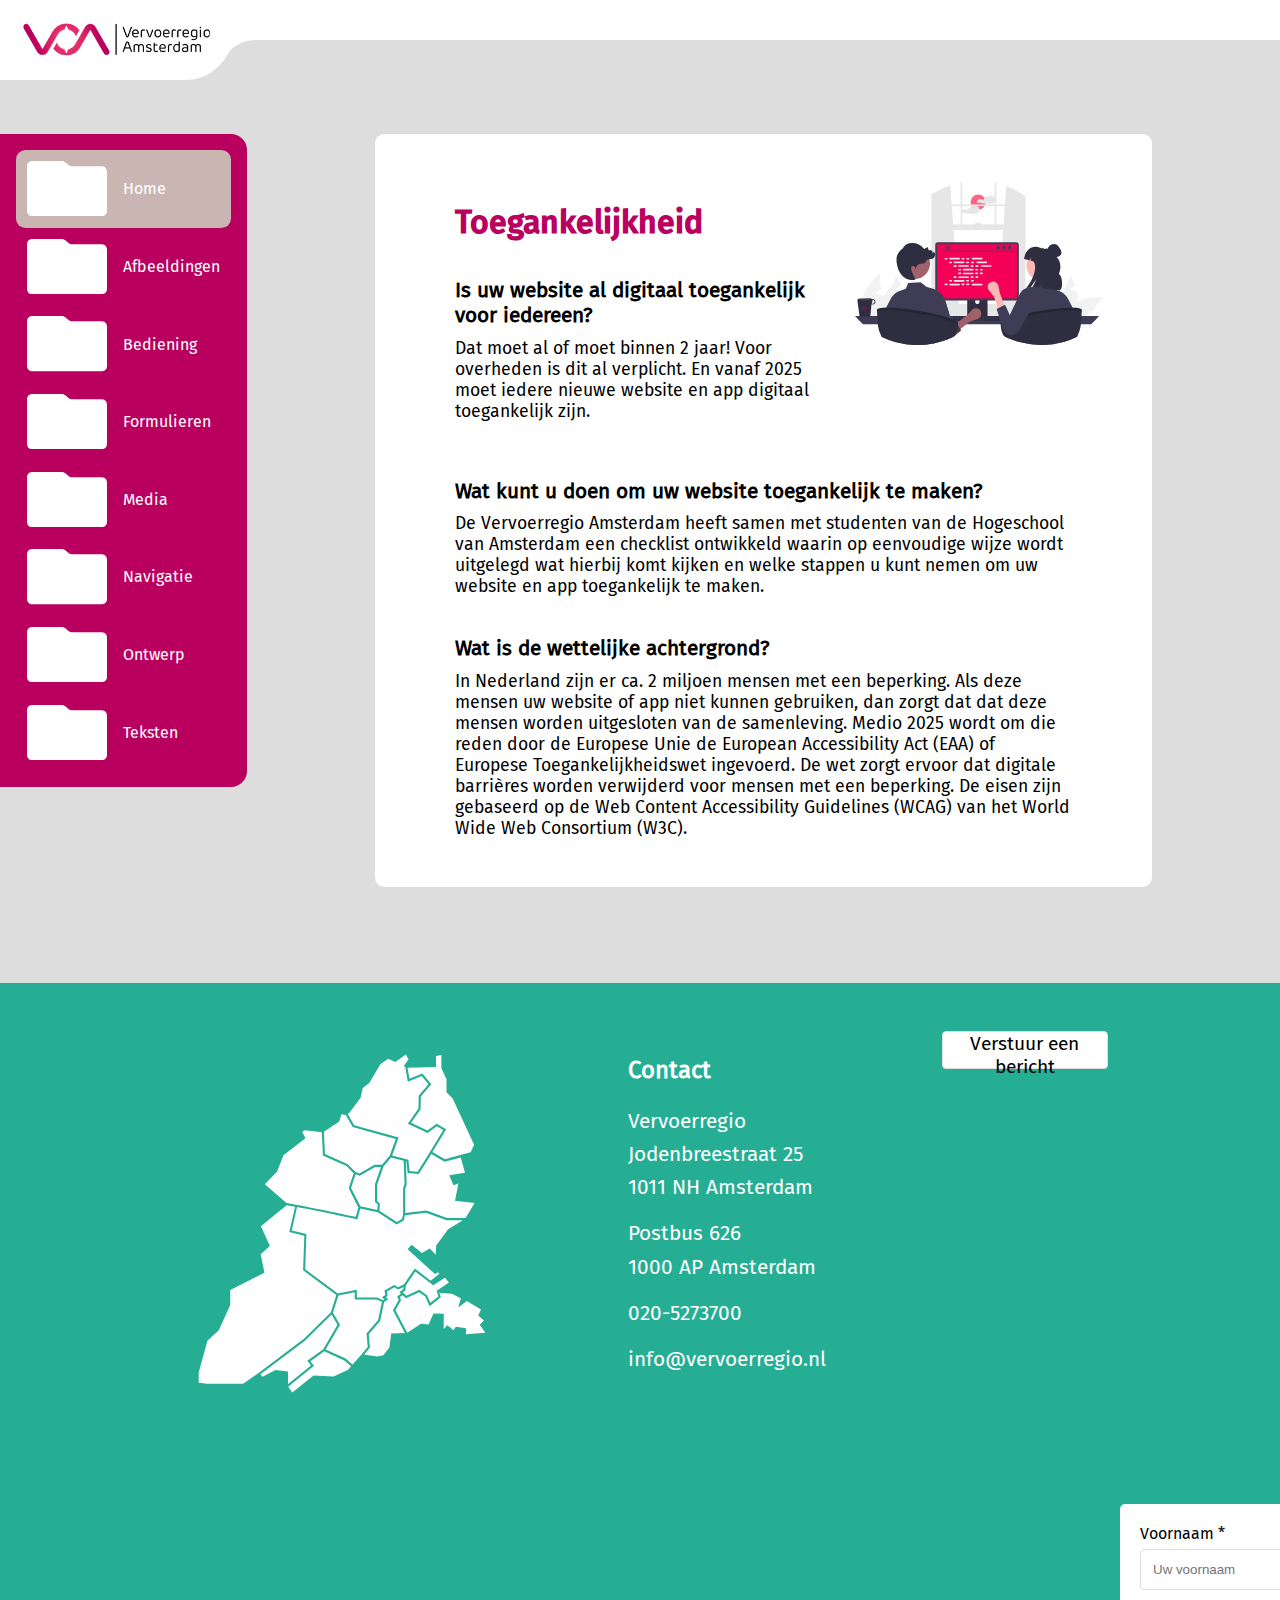
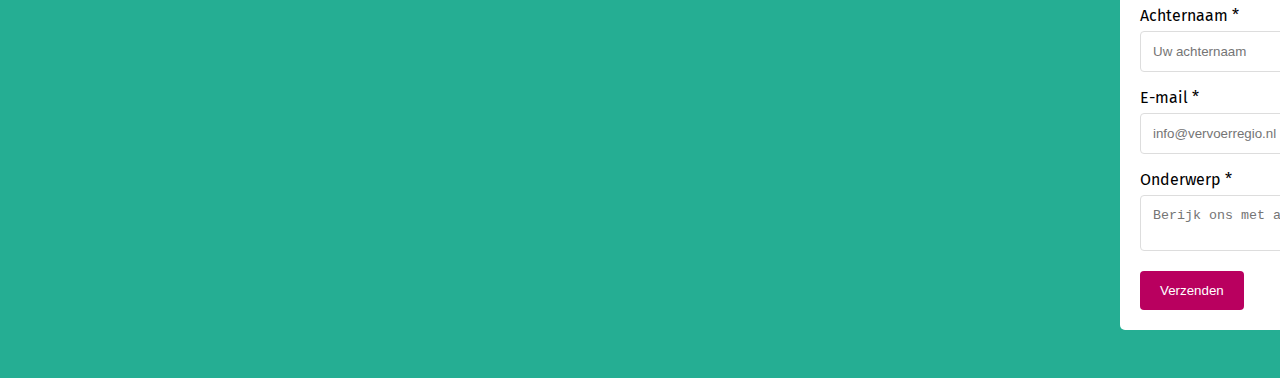
==== commit e4ab4f11: "Update" ====
--- a/index.html
+++ b/index.html
@@ -21,7 +21,7 @@
     <!-- Element die overal overheen zit, om flex te zetten -->
     <main>
         <nav class="sidebar">
-            <div class="innermap">
+            <div class="innermap innermap-active">
                 <a href="index.html">
                     <svg viewBox="0 0 388 268" fill="" xmlns="http://www.w3.org/2000/svg">
                         <path
@@ -124,32 +124,38 @@
                 <h1 class="h1-index-titel">Toegankelijkheid</h1>
             </div>
             <div class="tekst-1-index">
+                <h2 class="h2-index">Is uw website al digitaal toegankelijk voor iedereen?</h2>
                 <p class="tekst-index">
-                    De Vervoerregio Amsterdam verbindt gemeenten en werkt aan een regio waar mensen vlot hun bestemming
-                    bereiken. De gemeenten Aalsmeer, Amstelveen, Amsterdam, Diemen, Edam-Volendam, Haarlemmermeer,
-                    Landsmeer, Oostzaan, Ouder-Amstel, Purmerend, Uithoorn, Waterland, Wormerland en Zaanstad vormen
-                    samen de Vervoerregio Amsterdam. Vanaf 1 januari 2022 zijn gemeente Beemster en gemeente Purmerend
-                    samengegaan en bestaat de Vervoerregio sindsdien uit veertien gemeenten.
+                    Dat moet al of moet binnen 2 jaar! Voor overheden is dit al verplicht. En vanaf 2025
+                    moet iedere nieuwe website en app digitaal toegankelijk zijn.
                 </p>
-
             </div>
             <div class="svg-index">
                 <img src="assets/programming-together.svg" alt="">
             </div>
             <div class="tekst-2-index">
+                <h2 class="h2-index">Wat kunt u doen om uw website toegankelijk te maken?</h2>
                 <p class="tekst-index">
-                    De Vervoerregio is opdrachtgever van het openbaar vervoer per bus, tram en metro. Hiervoor verlenen
-                    we concessies aan vervoerbedrijven en subsidie voor de exploitatie van het openbaar vervoer. Ook
-                    investeren we in nieuwe trams en metro’s.
+                    De Vervoerregio Amsterdam heeft samen met studenten van de Hogeschool van
+                    Amsterdam een checklist ontwikkeld waarin op eenvoudige wijze wordt uitgelegd wat
+                    hierbij komt kijken en welke stappen u kunt nemen om uw website en app
+                    toegankelijk te maken.
                 </p>
-
+            </div>
+            <div class="tekst-3-index">
+                <h2 class="h2-index">Wat is de wettelijke achtergrond?</h2>
+                <p class="tekst-index">In Nederland zijn er ca. 2 miljoen mensen met een beperking. Als deze mensen uw
+                    website of app niet kunnen gebruiken, dan zorgt dat dat deze mensen worden
+                    uitgesloten van de samenleving. Medio 2025 wordt om die reden door de Europese
+                    Unie de European Accessibility Act (EAA) of Europese Toegankelijkheidswet
+                    ingevoerd. De wet zorgt ervoor dat digitale barrières worden verwijderd voor mensen
+                    met een beperking. De eisen zijn gebaseerd op de Web Content Accessibility
+                    Guidelines (WCAG) van het World Wide Web Consortium (W3C).</p>
             </div>
         </div>
-
     </main>
 
     <footer>
-
         <div class="regio-logo"> <img src="assets/vervoerregio's.svg" alt=""> </div>
 
         <div class="contact-footer">
@@ -167,6 +173,7 @@
         <button type="button" class="display-vragen-formulier">
             <p>Verstuur een bericht</p>
         </button>
+
         <div class="vragen-formulier">
             <form>
 
@@ -183,7 +190,6 @@
                 <textarea id="subject" name="subject" placeholder="Berijk ons met al uw vragen." required></textarea>
 
                 <input type="submit" value="Verzenden">
-
             </form>
         </div>
     </footer>
--- a/styles/style.css
+++ b/styles/style.css
@@ -36,6 +36,7 @@
 
 body {
     background-color: var(--licht-grijs);
+    font-family: 'Fira Sans Regular';
     overflow-x: hidden;
 }
 
@@ -163,29 +164,29 @@
     padding-left: 1rem;
 }
 
+.innermap-active {
+    background-color: var(--zand);
+    border-radius: 0.6rem;
+    color: var(--wit);
+}
+
 /* CONTENT */
 
 .content {
-    grid-template-rows: 5rem 1.3fr 0.9fr;
+    grid-template-rows: 5rem auto 0.9fr 1fr;
     grid-template-areas:
-        "index-titel index-titel"
+        "index-titel svg-index"
         "tekst-1-index svg-index"
-        "tekst-2-index tekst-2-index";
-    grid-template-columns: 1fr 1fr;
+        "tekst-2-index tekst-2-index"
+        "tekst-3-index tekst-3-index";
+    grid-template-columns: 1fr 0.6fr;
     background-color: var(--wit);
     border-radius: 0.6rem;
     margin: 0 10%;
     padding: 3rem;
-    height: 35rem;
     display: grid;
     width: 100%;
     gap: 1rem;
-}
-
-@media (max-width: 1200px) {
-    .content {
-        overflow-y: scroll;
-    }
 }
 
 @media (max-width: 1100px) {
@@ -197,7 +198,8 @@
         grid-template-areas:
             "index-titel index-titel"
             "tekst-1-index tekst-1-index"
-            "tekst-2-index tekst-2-index";
+            "tekst-2-index tekst-2-index"
+            "tekst-3-index tekst-3-index";
     }
 
     .sidebar {
@@ -219,12 +221,13 @@
     }
 
     .content {
-        grid-template-rows: 1fr 1.3fr 0.9fr;
+        grid-template-rows: 1fr auto 0.9fr 1fr;
         grid-template-areas:
             "index-titel index-titel"
             "tekst-1-index tekst-1-index"
-            "tekst-2-index tekst-2-index";
-        grid-template-columns: 1fr 1fr;
+            "tekst-2-index tekst-2-index"
+            "tekst-3-index tekst-3-index";
+        grid-template-columns: 1fr 0.6fr;
         gap: 1rem;
     }
 }
@@ -242,6 +245,7 @@
 .tekst-1-index {
     grid-area: tekst-1-index;
     margin-left: 2rem;
+    font-size: 1.1rem;
     max-width: 30rem;
 }
 
@@ -259,15 +263,120 @@
     width: inherit;
 }
 
-
 .tekst-2-index {
     grid-area: tekst-2-index;
     margin: auto 2rem;
-    max-width: 30rem;
+    font-size: 1.1rem;
+}
+
+.tekst-3-index {
+    grid-area: tekst-3-index;
+    margin: auto 2rem;
+    font-size: 1.1rem;
+}
+
+.h2-index {
+    font-size: 1.3rem;
+    margin-bottom: 0.6rem;
 }
 
 .tekst-index {
     font-family: 'Fira Sans Regular';
+}
+
+.content-pages {
+    grid-template-rows: 3rem auto 1fr;
+    grid-template-areas:
+        "page-title"
+        "page-text"
+        "page-details";
+    grid-template-columns: 1fr;
+    background-color: var(--wit);
+    border-radius: 0.6rem;
+    margin: 0 10%;
+    padding: 3rem;
+    display: grid;
+    width: 100%;
+    gap: 1rem;
+}
+
+.page-title {
+    grid-area: page-title;
+    font-family: 'Fira Sans Medium';
+    color: var(--magenta-donker);
+    margin: auto 2rem;
+}
+
+.page-text {
+    grid-area: page-text;
+    font-size: 1.1rem;
+    margin: auto 2rem;
+}
+
+.page-details {
+    grid-area: page-details;
+    margin: auto 2rem;
+    font-size: 1.1rem;
+}
+
+details {
+    background-color: #b9005f;
+    font-size: 1.25rem;
+    color: #fff;
+    cursor: pointer;
+    padding: 1rem;
+    margin: 0.2rem;
+    width: 100%;
+    text-align: left;
+    border: none;
+    outline: none;
+    transition: 0.4s;
+    max-width: 50vw;
+    border-radius: 0.3rem;
+}
+
+summary {
+    margin: 0.2rem auto;
+}
+
+.inside-summary {
+    padding: 1rem;
+    font-size: 1rem;
+    margin: 1rem 1rem;
+    border-radius: 0.375rem;
+    background-color: var(--wit);
+}
+
+.inside-summary p {
+    line-height: 1.6;
+    max-width: 35em;
+    padding-bottom: 1rem;
+    color: var(--grijs);
+}
+
+.inside-summary pre {
+    background-color: var(--grijs);
+    line-height: 1.6;
+    overflow-x: scroll;
+    border-radius: 5px;
+    margin-bottom: 1rem;
+}
+
+.inside-summary code {
+    background-color: var(--);
+    border: solid black 1px;
+}
+
+.inside-summary h2 {
+    font-size: 1.5rem;
+    color: var(--grijs);
+}
+
+.page-list {
+        line-height: 1.6;
+        margin-left: 2rem;
+        padding-bottom: 1rem;
+        color: var(--grijs);
 }
 
 /* FOOTER */
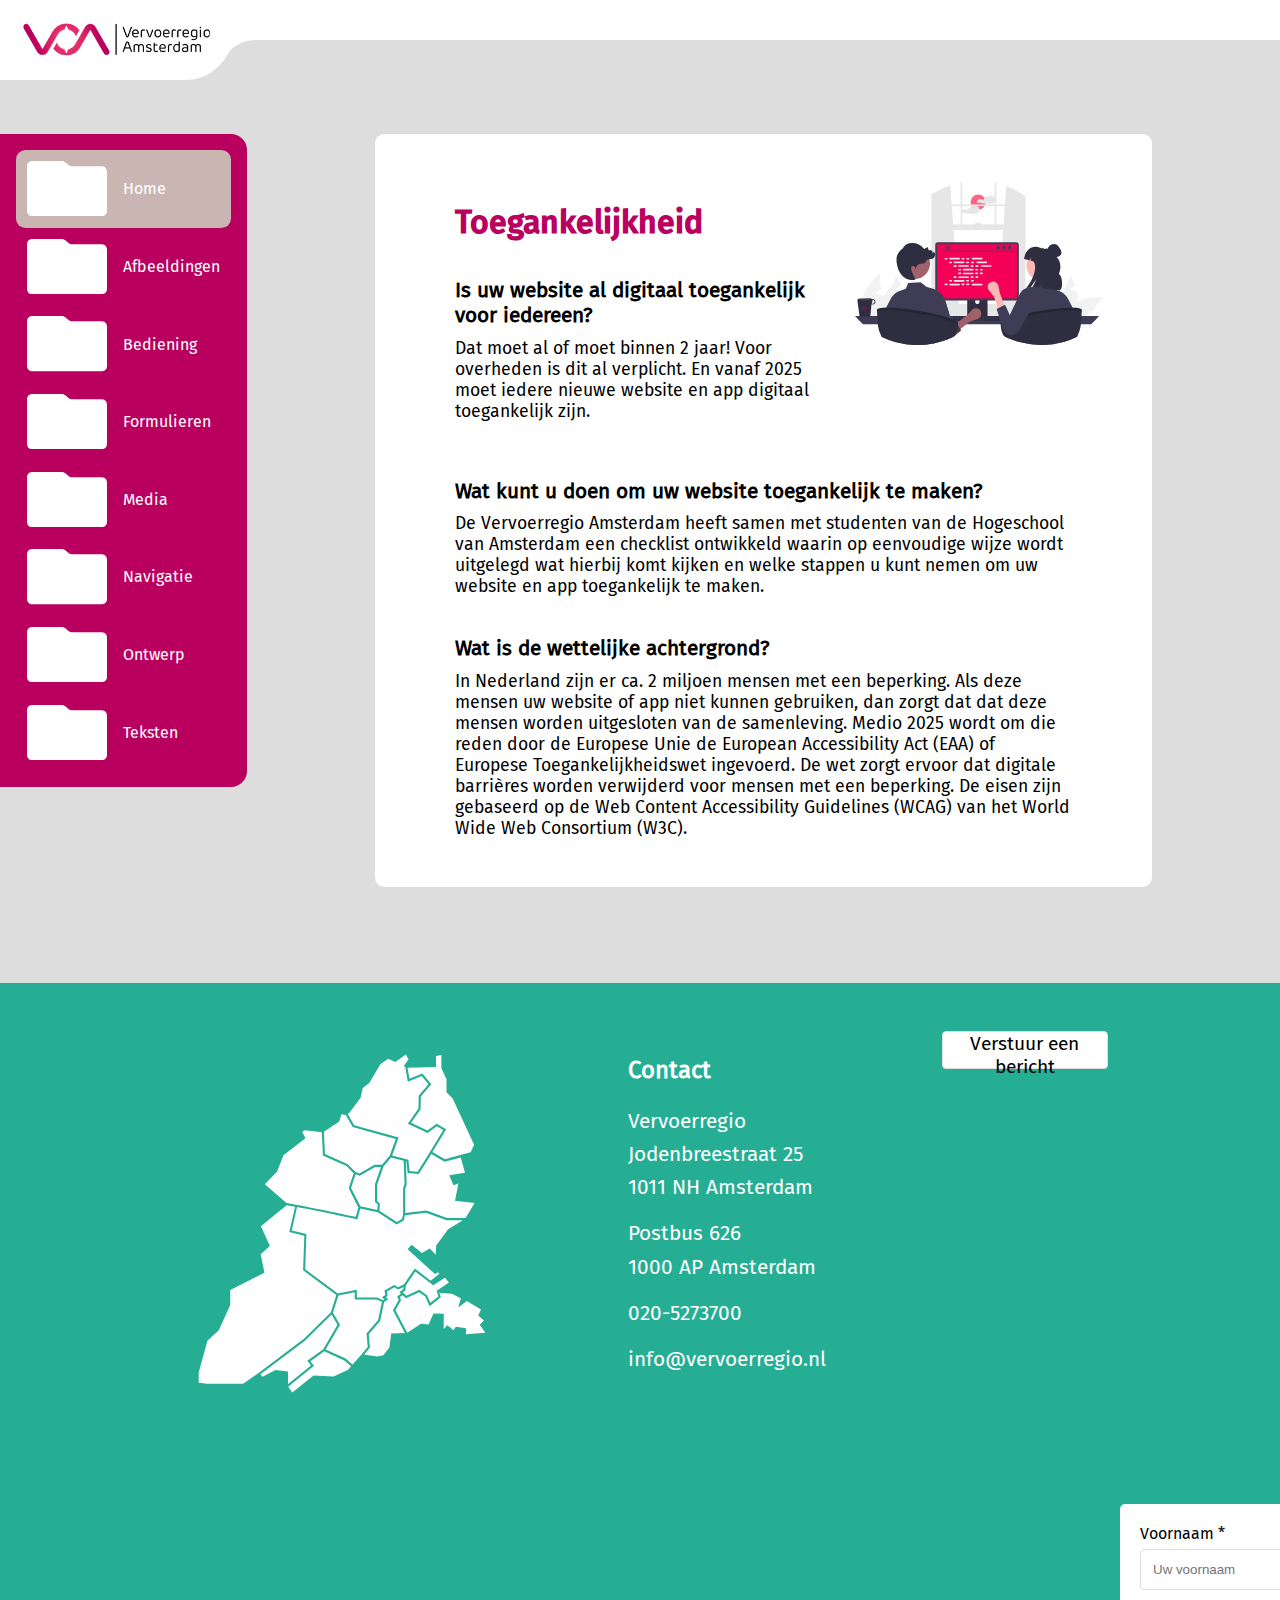
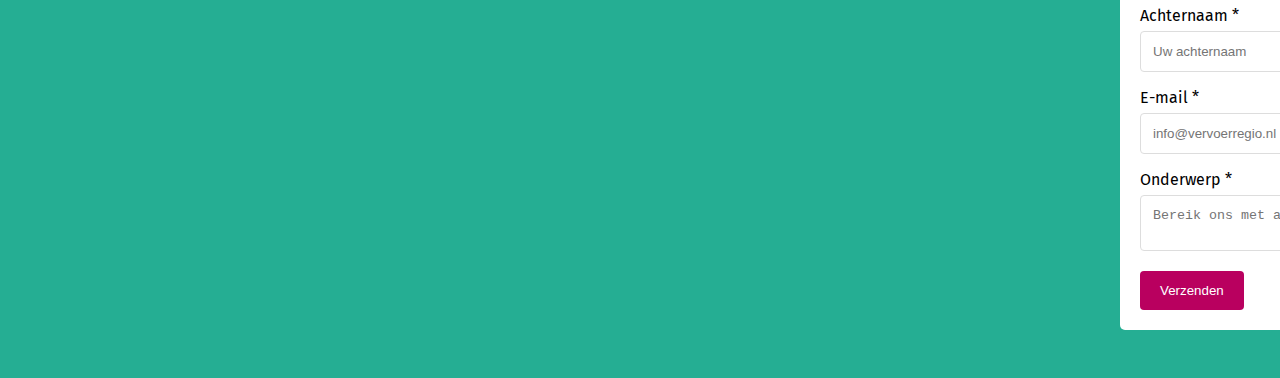
==== commit 59dbf65f: "Update" ====
--- a/index.html
+++ b/index.html
@@ -187,7 +187,7 @@
                 <input type="text" id="lname" name="lastname" placeholder="info@vervoerregio.nl" required>
 
                 <label for="subject">Onderwerp *</label>
-                <textarea id="subject" name="subject" placeholder="Berijk ons met al uw vragen." required></textarea>
+                <textarea id="subject" name="subject" placeholder="Bereik ons met al uw vragen." required></textarea>
 
                 <input type="submit" value="Verzenden">
             </form>
